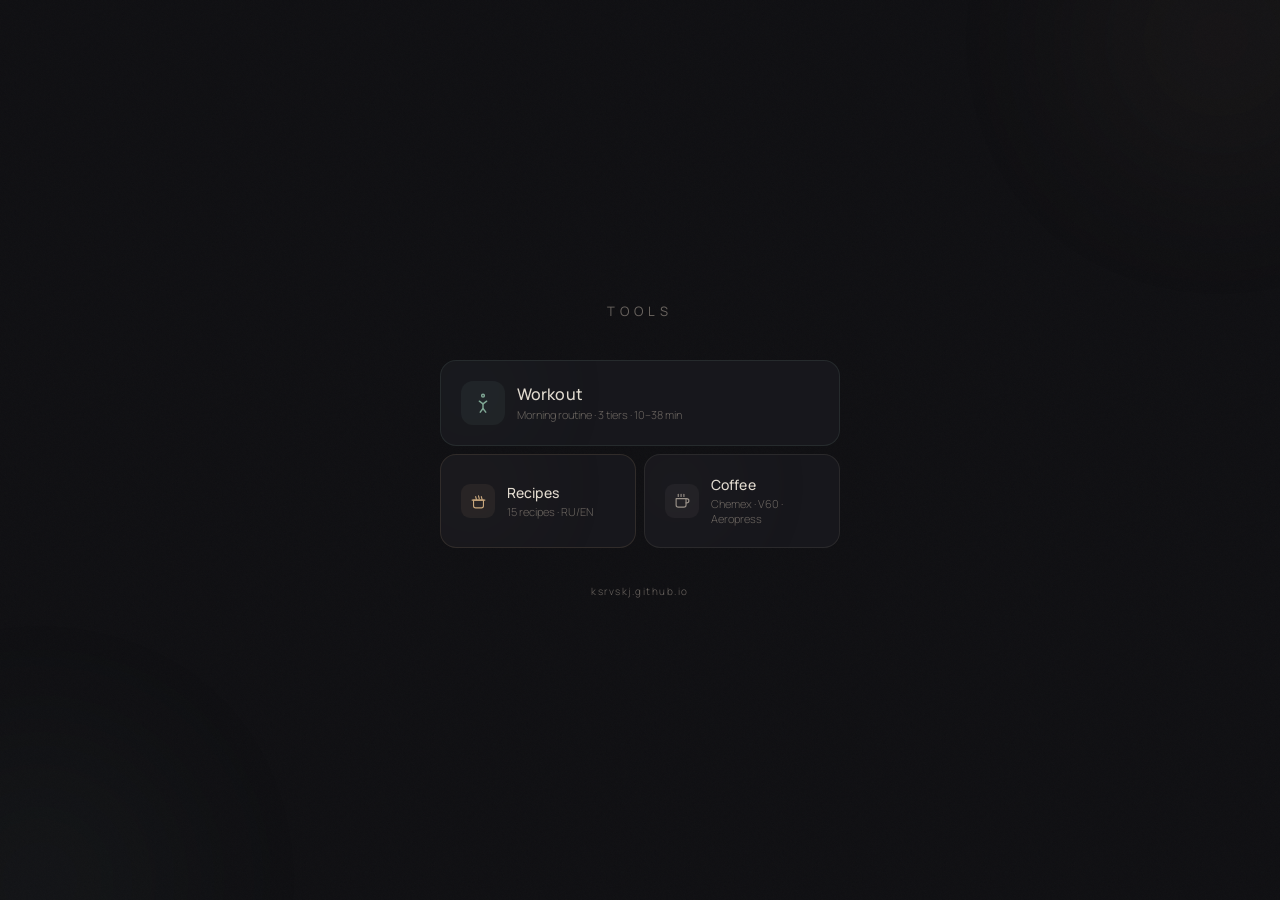
==== index.html @ db87877a "Design system v2: Manrope font, darker palette, noise texture, SVG icons Update all pages to match n" ====
<!DOCTYPE html>
<html lang="en">
<head>
<meta charset="UTF-8">
<meta name="viewport" content="width=device-width, initial-scale=1.0, user-scalable=no">
<meta name="apple-mobile-web-app-capable" content="yes">
<meta name="apple-mobile-web-app-status-bar-style" content="black-translucent">
<meta name="theme-color" content="#0f0f12">
<title>Tools</title>
<link href="https://fonts.googleapis.com/css2?family=Manrope:wght@300;400;500;600&family=JetBrains+Mono:wght@400;500&display=swap" rel="stylesheet">
<style>
*{margin:0;padding:0;box-sizing:border-box;-webkit-tap-highlight-color:transparent}

:root{
  --bg:#0f0f12;
  --surface:#17171c;
  --text:#e2dbd0;
  --dim:#6b6560;
  --warm:#c9a87e;
  --cool:#7fa693;
  --neutral:#9b928a;
}

body{
  background:var(--bg);
  color:var(--text);
  font-family:'Manrope','Helvetica Neue',sans-serif;
  min-height:100vh;
  min-height:100dvh;
  display:flex;
  flex-direction:column;
  align-items:center;
  justify-content:center;
  padding:40px 24px;
  position:relative;
  overflow:hidden;
}

/* Noise */
body::before{
  content:'';position:fixed;inset:0;
  background:url("data:image/svg+xml,%3Csvg viewBox='0 0 256 256' xmlns='http://www.w3.org/2000/svg'%3E%3Cfilter id='n'%3E%3CfeTurbulence type='fractalNoise' baseFrequency='0.9' numOctaves='4' stitchTiles='stitch'/%3E%3C/filter%3E%3Crect width='100%25' height='100%25' filter='url(%23n)' opacity='0.025'/%3E%3C/svg%3E");
  background-size:128px;pointer-events:none;z-index:1;
}

/* Ambient glows */
.glow{position:fixed;width:280px;height:280px;border-radius:50%;filter:blur(100px);opacity:.05;pointer-events:none;z-index:0}
.glow-warm{background:var(--warm);top:-100px;right:-80px}
.glow-cool{background:var(--cool);bottom:-120px;left:-100px}

.content{position:relative;z-index:2;width:100%;max-width:400px}

/* Header */
.hub-header{text-align:center;margin-bottom:40px}
.hub-title{font-size:13px;font-weight:400;letter-spacing:5px;text-transform:uppercase;color:var(--dim)}

/* Bento */
.bento{display:grid;grid-template-columns:1fr 1fr;gap:8px}

/* Card base */
a.bc{
  text-decoration:none;
  border-radius:16px;
  padding:20px;
  display:flex;
  align-items:center;
  gap:12px;
  background:var(--surface);
  border:1px solid color-mix(in srgb, var(--ac) 14%, transparent);
  transition:all .2s ease;
  position:relative;
  overflow:hidden;
}
a.bc:active{transform:scale(0.97)}

/* Subtle inner glow */
a.bc::after{
  content:'';position:absolute;
  width:140px;height:140px;border-radius:50%;
  background:var(--ac);opacity:.04;
  filter:blur(60px);pointer-events:none;
  top:-40px;left:-40px;
}

/* Hero (full width) */
.bc-hero{grid-column:1/-1;padding:24px;gap:14px}
.bc-hero .bc-icon{width:44px;height:44px;border-radius:12px}
.bc-hero .bc-icon svg{width:22px;height:22px}
.bc-hero .bc-name{font-size:16px}

/* Regular cards */
.bc-reg{padding:18px 16px;gap:10px}
.bc-reg .bc-icon{width:34px;height:34px;border-radius:9px}
.bc-reg .bc-icon svg{width:17px;height:17px}

/* Icon container */
.bc-icon{
  border-radius:11px;
  display:flex;align-items:center;justify-content:center;
  background:color-mix(in srgb, var(--ac) 8%, transparent);
  flex-shrink:0;
}
.bc-icon svg{
  stroke:var(--ac);stroke-width:1.6;fill:none;
  stroke-linecap:round;stroke-linejoin:round;
}

/* Text */
.bc-text{flex:1;min-width:0}
.bc-name{font-size:14px;font-weight:500;color:var(--text);letter-spacing:.1px}
.bc-desc{font-size:11px;color:var(--dim);font-weight:300;margin-top:3px;line-height:1.35}

/* Themes */
.t-cool{--ac:var(--cool)}
.t-warm{--ac:var(--warm)}
.t-neutral{--ac:var(--neutral)}

/* Entrance animation */
@keyframes fadeUp{
  from{opacity:0;transform:translateY(8px)}
  to{opacity:1;transform:translateY(0)}
}
.hub-header,.bc,.hub-footer{
  animation:fadeUp .4s ease both;
}
.hub-header{animation-delay:0s}
.bento .bc:nth-child(1){animation-delay:.05s}
.bento .bc:nth-child(2){animation-delay:.1s}
.bento .bc:nth-child(3){animation-delay:.15s}
.hub-footer{animation-delay:.2s}

@media(prefers-reduced-motion:reduce){
  .hub-header,.bc,.hub-footer{animation:none}
}

/* Footer */
.hub-footer{text-align:center;margin-top:36px;font-size:10px;color:var(--dim);opacity:.2;letter-spacing:1.5px;font-weight:300}
</style>
</head>
<body>

<div class="glow glow-warm"></div>
<div class="glow glow-cool"></div>

<div class="content">
  <div class="hub-header">
    <div class="hub-title">tools</div>
  </div>

  <div class="bento">

    <!-- Hero: Workout -->
    <a class="bc bc-hero t-cool" href="workout.html">
      <div class="bc-icon">
        <svg viewBox="0 0 24 24">
          <circle cx="12" cy="4" r="1.5"/>
          <path d="M8 10l4 3 4-3"/>
          <path d="M12 13v5"/>
          <path d="M9 22l3-4 3 4"/>
        </svg>
      </div>
      <div class="bc-text">
        <div class="bc-name">Workout</div>
        <div class="bc-desc">Morning routine · 3 tiers · 10–38 min</div>
      </div>
    </a>

    <!-- Recipes -->
    <a class="bc bc-reg t-warm" href="recipes.html">
      <div class="bc-icon">
        <svg viewBox="0 0 24 24">
          <path d="M5 10h14v8a3 3 0 01-3 3H8a3 3 0 01-3-3v-8z"/>
          <path d="M3 10h18"/>
          <path d="M8 5c0 1.5 1 2.5 1 4"/>
          <path d="M12 4c0 1.5 1 2.5 1 4"/>
          <path d="M16 5c0 1.5 1 2.5 1 4"/>
        </svg>
      </div>
      <div class="bc-text">
        <div class="bc-name">Recipes</div>
        <div class="bc-desc">15 recipes · RU/EN</div>
      </div>
    </a>

    <!-- Coffee -->
    <a class="bc bc-reg t-neutral" href="coffee.html">
      <div class="bc-icon">
        <svg viewBox="0 0 24 24">
          <path d="M17 8h1a3 3 0 010 6h-1"/>
          <path d="M3 8h14v9a3 3 0 01-3 3H6a3 3 0 01-3-3V8z"/>
          <path d="M6 2v3"/>
          <path d="M10 2v3"/>
          <path d="M14 2v3"/>
        </svg>
      </div>
      <div class="bc-text">
        <div class="bc-name">Coffee</div>
        <div class="bc-desc">Chemex · V60 · Aeropress</div>
      </div>
    </a>

  </div>

  <div class="hub-footer">ksrvskj.github.io</div>
</div>

</body>
</html>
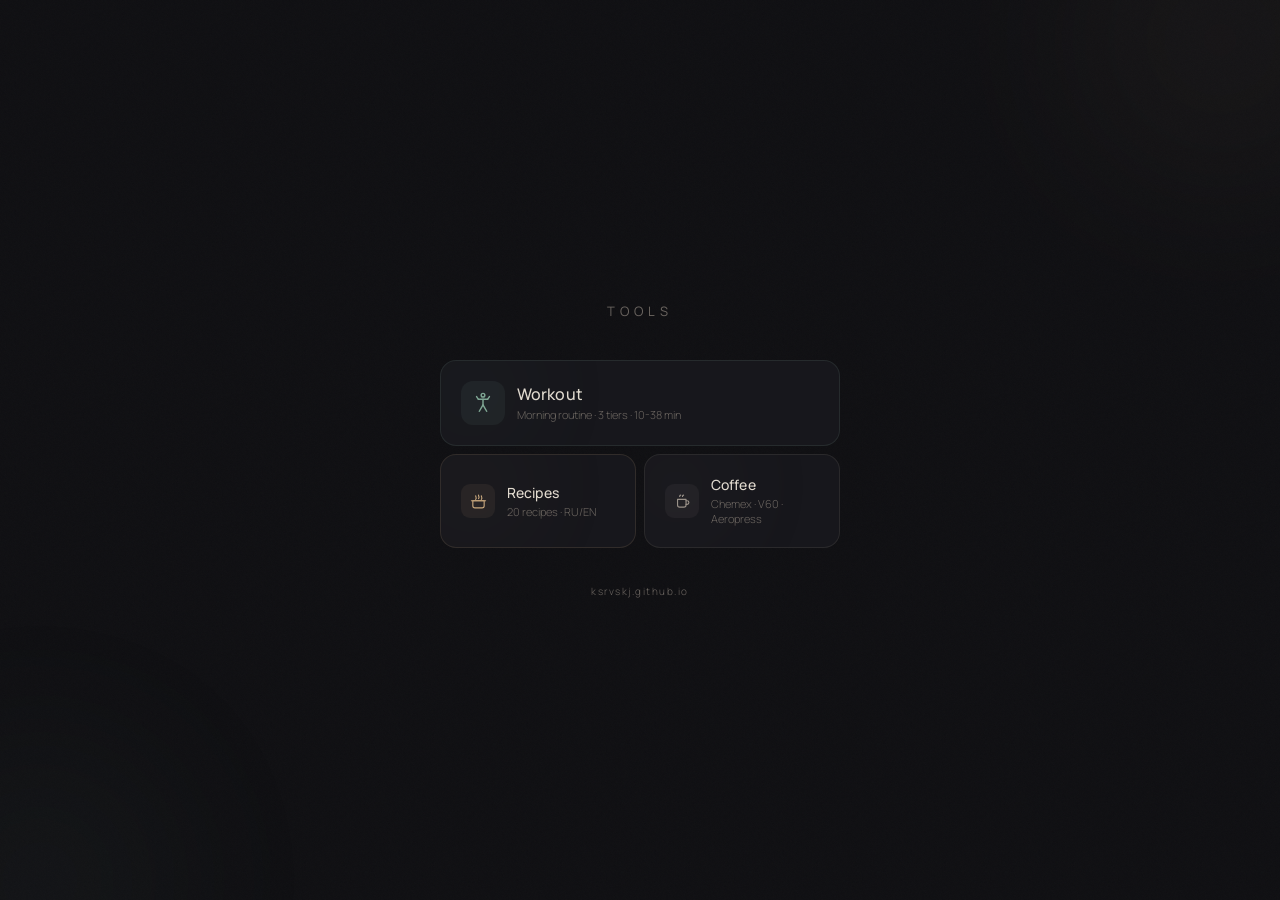
==== commit 4b408274: "Add 5 new recipes, new category architecture with subcategories, updated icons - New recipes: блины," ====
--- a/index.html
+++ b/index.html
@@ -7,40 +7,17 @@
 <meta name="apple-mobile-web-app-status-bar-style" content="black-translucent">
 <meta name="theme-color" content="#0f0f12">
 <title>Tools</title>
-<link href="https://fonts.googleapis.com/css2?family=Manrope:wght@300;400;500;600&family=JetBrains+Mono:wght@400;500&display=swap" rel="stylesheet">
+<link rel="stylesheet" href="style.css">
 <style>
-*{margin:0;padding:0;box-sizing:border-box;-webkit-tap-highlight-color:transparent}
-
-:root{
-  --bg:#0f0f12;
-  --surface:#17171c;
-  --text:#e2dbd0;
-  --dim:#6b6560;
-  --warm:#c9a87e;
-  --cool:#7fa693;
-  --neutral:#9b928a;
-}
-
+/* Hub-specific layout */
 body{
-  background:var(--bg);
-  color:var(--text);
-  font-family:'Manrope','Helvetica Neue',sans-serif;
-  min-height:100vh;
   min-height:100dvh;
   display:flex;
   flex-direction:column;
   align-items:center;
   justify-content:center;
   padding:40px 24px;
-  position:relative;
   overflow:hidden;
-}
-
-/* Noise */
-body::before{
-  content:'';position:fixed;inset:0;
-  background:url("data:image/svg+xml,%3Csvg viewBox='0 0 256 256' xmlns='http://www.w3.org/2000/svg'%3E%3Cfilter id='n'%3E%3CfeTurbulence type='fractalNoise' baseFrequency='0.9' numOctaves='4' stitchTiles='stitch'/%3E%3C/filter%3E%3Crect width='100%25' height='100%25' filter='url(%23n)' opacity='0.025'/%3E%3C/svg%3E");
-  background-size:128px;pointer-events:none;z-index:1;
 }
 
 /* Ambient glows */
@@ -116,10 +93,6 @@
 .t-neutral{--ac:var(--neutral)}
 
 /* Entrance animation */
-@keyframes fadeUp{
-  from{opacity:0;transform:translateY(8px)}
-  to{opacity:1;transform:translateY(0)}
-}
 .hub-header,.bc,.hub-footer{
   animation:fadeUp .4s ease both;
 }
@@ -128,10 +101,6 @@
 .bento .bc:nth-child(2){animation-delay:.1s}
 .bento .bc:nth-child(3){animation-delay:.15s}
 .hub-footer{animation-delay:.2s}
-
-@media(prefers-reduced-motion:reduce){
-  .hub-header,.bc,.hub-footer{animation:none}
-}
 
 /* Footer */
 .hub-footer{text-align:center;margin-top:36px;font-size:10px;color:var(--dim);opacity:.2;letter-spacing:1.5px;font-weight:300}
@@ -153,15 +122,17 @@
     <a class="bc bc-hero t-cool" href="workout.html">
       <div class="bc-icon">
         <svg viewBox="0 0 24 24">
-          <circle cx="12" cy="4" r="1.5"/>
-          <path d="M8 10l4 3 4-3"/>
-          <path d="M12 13v5"/>
-          <path d="M9 22l3-4 3 4"/>
+          <circle cx="12" cy="3.5" r="2"/>
+          <path d="M7 8h10"/>
+          <path d="M12 8v6"/>
+          <path d="M8 21l4-7 4 7"/>
+          <path d="M7 8l-2-3"/>
+          <path d="M17 8l2-3"/>
         </svg>
       </div>
       <div class="bc-text">
         <div class="bc-name">Workout</div>
-        <div class="bc-desc">Morning routine · 3 tiers · 10–38 min</div>
+        <div class="bc-desc">Morning routine · 3 tiers · 10-38 min</div>
       </div>
     </a>
 
@@ -169,16 +140,16 @@
     <a class="bc bc-reg t-warm" href="recipes.html">
       <div class="bc-icon">
         <svg viewBox="0 0 24 24">
-          <path d="M5 10h14v8a3 3 0 01-3 3H8a3 3 0 01-3-3v-8z"/>
-          <path d="M3 10h18"/>
-          <path d="M8 5c0 1.5 1 2.5 1 4"/>
-          <path d="M12 4c0 1.5 1 2.5 1 4"/>
-          <path d="M16 5c0 1.5 1 2.5 1 4"/>
+          <path d="M4 11h16v7a3 3 0 01-3 3H7a3 3 0 01-3-3v-7z"/>
+          <path d="M2 11h20"/>
+          <path d="M8 4c0 2 2 3 0 5"/>
+          <path d="M12 3c0 2 2 3 0 5"/>
+          <path d="M16 4c0 2 2 3 0 5"/>
         </svg>
       </div>
       <div class="bc-text">
         <div class="bc-name">Recipes</div>
-        <div class="bc-desc">15 recipes · RU/EN</div>
+        <div class="bc-desc">20 recipes · RU/EN</div>
       </div>
     </a>
 
@@ -186,11 +157,10 @@
     <a class="bc bc-reg t-neutral" href="coffee.html">
       <div class="bc-icon">
         <svg viewBox="0 0 24 24">
-          <path d="M17 8h1a3 3 0 010 6h-1"/>
-          <path d="M3 8h14v9a3 3 0 01-3 3H6a3 3 0 01-3-3V8z"/>
-          <path d="M6 2v3"/>
-          <path d="M10 2v3"/>
-          <path d="M14 2v3"/>
+          <path d="M5 9h12v8a3 3 0 01-3 3H8a3 3 0 01-3-3V9z"/>
+          <path d="M17 11h1.5a2.5 2.5 0 010 5H17"/>
+          <path d="M8 5c0-1 .5-2 1.5-2"/>
+          <path d="M12 5c0-1 .5-2 1.5-2"/>
         </svg>
       </div>
       <div class="bc-text">
@@ -205,4 +175,4 @@
 </div>
 
 </body>
-</html>+</html>
--- a/style.css
+++ b/style.css
@@ -0,0 +1,197 @@
+/* ========== DESIGN SYSTEM v2 ========== */
+/* Manrope (300-600) + JetBrains Mono · 3-color palette · noise · 16px radius */
+/* Icons: <script src="icons.js"></script> — see icons.js for all SVGs */
+
+@import url('https://fonts.googleapis.com/css2?family=Manrope:wght@300;400;500;600&family=JetBrains+Mono:wght@400;500;600&display=swap');
+
+*{margin:0;padding:0;box-sizing:border-box;-webkit-tap-highlight-color:transparent}
+
+:root{
+  --bg:#0f0f12;
+  --surface:#17171c;
+  --text:#e2dbd0;
+  --dim:#6b6560;
+  --warm:#c9a87e;
+  --cool:#7fa693;
+  --neutral:#9b928a;
+  --soup:#c9a87e;
+  --curry:#7fa693;
+  --pasta:#b49ac4;
+  --skillet:#7faab4;
+  --comfort:#c4917e;
+  --vegan:#7fa693;
+  --gf:#c9a87e;
+  --fast:#7faab4;
+  --hprot:#c4917e;
+  --comfort:#c4917e;
+  --batch:#c9a87e;
+  --breakfast:#c4917e;
+  --grains:#9b928a;
+  --ferment:#7fa693;
+  --baking:#b49ac4;
+  --slow:#7faab4;
+  --accent:#c9a87e;
+  --radius:16px;
+  --radius-sm:10px;
+}
+
+body{background:var(--bg);color:var(--text);font-family:'Manrope','Helvetica Neue',sans-serif;min-height:100vh;overflow-x:hidden;position:relative}
+
+/* Noise overlay */
+body::before{content:'';position:fixed;inset:0;background:url("data:image/svg+xml,%3Csvg viewBox='0 0 256 256' xmlns='http://www.w3.org/2000/svg'%3E%3Cfilter id='n'%3E%3CfeTurbulence type='fractalNoise' baseFrequency='0.9' numOctaves='4' stitchTiles='stitch'/%3E%3C/filter%3E%3Crect width='100%25' height='100%25' filter='url(%23n)' opacity='0.025'/%3E%3C/svg%3E");background-size:128px;pointer-events:none;z-index:0}
+
+.mono{font-family:'JetBrains Mono',monospace}
+
+/* ===== HEADER ===== */
+.header{padding:24px 20px 12px;background:linear-gradient(180deg,color-mix(in srgb,var(--accent) 6%,transparent) 0%,transparent 100%);position:relative;z-index:1}
+.header-top{display:flex;justify-content:space-between;align-items:flex-start}
+.header-sub{font-size:11px;text-transform:uppercase;letter-spacing:2.5px;opacity:.3;font-weight:400;margin-bottom:4px}
+.header h1{font-size:24px;font-weight:600;background:linear-gradient(135deg,var(--text),var(--accent));-webkit-background-clip:text;-webkit-text-fill-color:transparent;background-clip:text}
+.header-desc{font-size:12px;opacity:.4;margin-top:4px;font-weight:300}
+.header-links{display:flex;gap:12px;margin-top:8px}
+.header-link{font-size:12px;opacity:.3;text-decoration:none;color:var(--text);font-weight:400}
+.header-link:hover{opacity:.5}
+
+/* ===== LANG TOGGLE ===== */
+.lang-toggle{display:flex;border-radius:6px;overflow:hidden;border:1px solid rgba(255,255,255,.08);flex-shrink:0;margin-top:2px}
+.lang-btn{padding:4px 10px;font-size:11px;font-weight:500;background:rgba(255,255,255,.02);color:rgba(255,255,255,.25);cursor:pointer;border:none;font-family:inherit;transition:all .12s}
+.lang-btn.active{background:color-mix(in srgb,var(--accent) 10%,transparent);color:var(--accent)}
+.lang-btn:first-child{border-right:1px solid rgba(255,255,255,.05)}
+
+/* ===== FILTERS ===== */
+.filters{padding:8px 16px 6px;display:flex;gap:6px;flex-wrap:wrap;overflow-x:visible;position:relative;z-index:1}
+.fbtn{display:inline-flex;align-items:center;gap:4px;flex-shrink:0;padding:6px 10px;border-radius:8px;border:1px solid rgba(255,255,255,.06);background:rgba(255,255,255,.02);color:rgba(255,255,255,.3);font-size:11px;font-weight:500;cursor:pointer;transition:all .15s;font-family:inherit;white-space:nowrap}
+.fbtn svg{width:13px;height:13px;stroke:var(--c);stroke-width:1.5;fill:none;stroke-linecap:round;stroke-linejoin:round;flex-shrink:0;opacity:.55;transition:opacity .15s}
+.fbtn.active{border-color:color-mix(in srgb,var(--c) 30%,transparent);background:color-mix(in srgb,var(--c) 8%,transparent);color:var(--c)}
+.fbtn.active svg{opacity:1}
+.tag-filters{padding:4px 16px 10px;display:flex;gap:6px;flex-wrap:wrap;position:relative;z-index:1}
+.tbtn{display:inline-flex;align-items:center;gap:3px;padding:4px 8px;border-radius:6px;border:1px solid rgba(255,255,255,.05);background:rgba(255,255,255,.02);color:rgba(255,255,255,.25);font-size:11px;font-weight:400;cursor:pointer;transition:all .15s;font-family:inherit}
+.tbtn svg{width:12px;height:12px;stroke:var(--c);stroke-width:1.5;fill:none;stroke-linecap:round;stroke-linejoin:round;flex-shrink:0;opacity:.6;transition:opacity .15s}
+.tbtn.on{border-color:color-mix(in srgb,var(--c) 30%,transparent);color:var(--c);background:color-mix(in srgb,var(--c) 6%,transparent)}
+.tbtn.on svg{opacity:1}
+
+/* ===== DIETARY TAGS ===== */
+.card-tag{font-size:9px;font-weight:600;padding:2px 6px;border-radius:4px;text-transform:uppercase;letter-spacing:.5px}
+.card-tag{display:inline-flex;align-items:center;gap:2px}
+.card-tag svg{width:10px;height:10px;stroke:currentColor;stroke-width:1.5;fill:none;stroke-linecap:round;stroke-linejoin:round;flex-shrink:0}
+.tag-vegan{background:rgba(127,166,147,.1);color:var(--vegan)}
+.tag-gf{background:rgba(201,168,126,.08);color:var(--gf)}
+.tag-fast{background:rgba(127,170,180,.1);color:var(--fast)}
+.tag-hprot{background:rgba(196,145,126,.1);color:var(--hprot)}
+.tag-comfort{background:rgba(196,145,126,.1);color:var(--hprot)}
+
+/* ===== INGREDIENT FILTER ===== */
+.ing-toggle{padding:4px 10px;border-radius:6px;border:1px solid rgba(255,255,255,.05);background:rgba(255,255,255,.02);color:rgba(255,255,255,.25);font-size:11px;font-weight:400;cursor:pointer;font-family:inherit;transition:all .15s}
+.ing-toggle.has-active{border-color:color-mix(in srgb,var(--accent) 30%,transparent);color:var(--accent);background:color-mix(in srgb,var(--accent) 6%,transparent)}
+.ing-row{padding:2px 16px 10px;display:none;gap:5px;flex-wrap:wrap}
+.ing-row.open{display:flex}
+.ibtn{padding:3px 9px;border-radius:5px;border:1px solid rgba(255,255,255,.05);background:rgba(255,255,255,.02);color:rgba(255,255,255,.25);font-size:10px;font-weight:400;cursor:pointer;font-family:inherit;transition:all .12s}
+.ibtn.on{border-color:rgba(127,170,180,.3);color:var(--fast);background:rgba(127,170,180,.06)}
+
+/* ===== CARDS ===== */
+.cards{padding:0 16px 100px;position:relative;z-index:1}
+.card{border-radius:var(--radius);padding:14px 16px;margin-bottom:8px;border:1px solid color-mix(in srgb,var(--c) 14%,transparent);background:var(--surface);cursor:pointer;transition:all .15s}
+.card:active{transform:scale(0.99)}
+.card-top{display:flex;gap:10px;align-items:center}
+
+/* Category icon */
+.card-icon{width:34px;height:34px;border-radius:var(--radius-sm);display:flex;align-items:center;justify-content:center;background:color-mix(in srgb,var(--c) 8%,transparent);flex-shrink:0}
+.card-icon svg{width:18px;height:18px;stroke:var(--c);stroke-width:1.5;fill:none;stroke-linecap:round;stroke-linejoin:round}
+
+.card-body{flex:1;min-width:0}
+.card-name{font-weight:500;font-size:14px;line-height:1.3;color:var(--text)}
+.card-sub{font-size:11px;opacity:.35;font-style:italic;margin-top:1px;font-weight:300}
+.card-row{display:flex;gap:6px;margin-top:5px;flex-wrap:wrap;align-items:center}
+.card-meta{font-size:11px;opacity:.35;font-weight:400}
+.card-protein{display:inline-flex;align-items:center;gap:3px;font-size:10px;font-weight:600;padding:2px 6px;border-radius:4px;background:rgba(127,166,147,.08);color:var(--vegan)}
+.card-protein svg{width:11px;height:11px;stroke:currentColor;stroke-width:1.5;fill:none;stroke-linecap:round;stroke-linejoin:round;flex-shrink:0}
+.card-preview{margin-top:10px;padding-top:10px;border-top:1px solid rgba(255,255,255,.05)}
+.card-preview-list{font-size:12px;line-height:1.7;opacity:.45;columns:2;column-gap:12px;font-weight:300}
+.card-cook{display:inline-flex;align-items:center;gap:4px;margin-top:8px;padding:7px 16px;border-radius:8px;border:1px solid color-mix(in srgb,var(--c) 20%,transparent);background:color-mix(in srgb,var(--c) 5%,transparent);color:var(--c);font-size:12px;font-weight:500;cursor:pointer;font-family:inherit;transition:all .15s}
+.card-cook:active{transform:scale(0.97)}
+
+/* ===== STEPPER ===== */
+.stepper{display:inline-flex;align-items:center;border-radius:8px;border:1px solid rgba(255,255,255,.08);overflow:hidden}
+.stepper-btn{width:36px;height:36px;display:flex;align-items:center;justify-content:center;background:rgba(255,255,255,.02);color:rgba(255,255,255,.35);font-size:18px;font-weight:500;cursor:pointer;border:none;font-family:inherit;transition:all .12s;user-select:none;-webkit-user-select:none}
+.stepper-btn:active{background:rgba(255,255,255,.06)}
+.stepper-val{width:42px;padding:6px 0;text-align:center;font-family:'JetBrains Mono',monospace;font-size:16px;font-weight:600;color:var(--c,var(--accent));background:transparent;border:none;border-left:1px solid rgba(255,255,255,.05);border-right:1px solid rgba(255,255,255,.05);-moz-appearance:textfield;appearance:textfield}
+.stepper-val::-webkit-inner-spin-button,.stepper-val::-webkit-outer-spin-button{-webkit-appearance:none;margin:0}
+.stepper-val:focus{outline:none;background:rgba(255,255,255,.04)}
+
+/* ===== VIEW SWITCHING ===== */
+#browseView{display:block}#cookView{display:none}
+body.cooking #browseView{display:none}body.cooking #cookView{display:block}
+
+/* ===== COOK BAR ===== */
+.cook-bar{position:sticky;top:0;z-index:10;padding:12px 16px;background:linear-gradient(180deg,var(--bg) 80%,transparent);display:flex;align-items:center;justify-content:space-between}
+.cook-back{display:flex;align-items:center;gap:8px;cursor:pointer}
+.cook-back-btn{font-size:13px;color:rgba(255,255,255,.35);font-weight:500}
+
+/* ===== NUTRITION TOGGLE ===== */
+.nutrition-toggle{position:fixed;bottom:16px;right:16px;width:32px;height:32px;border-radius:50%;border:1px solid rgba(255,255,255,.06);background:rgba(15,15,18,.9);color:rgba(255,255,255,.2);font-size:13px;display:flex;align-items:center;justify-content:center;cursor:pointer;z-index:20;backdrop-filter:blur(8px);-webkit-backdrop-filter:blur(8px);transition:all .15s}
+.nutrition-toggle:active{transform:scale(0.9)}
+.nutrition-toggle.off{color:rgba(255,255,255,.08)}
+body.hide-nutrition .cook-nutrition,body.hide-nutrition .card-protein{display:none}
+
+/* ===== SHARE ===== */
+.share-btn{margin-top:8px;padding:6px 14px;border-radius:8px;border:1px solid color-mix(in srgb,var(--c) 16%,transparent);background:color-mix(in srgb,var(--c) 4%,transparent);color:var(--c);font-size:12px;font-weight:500;cursor:pointer;font-family:inherit;transition:all .15s}
+.share-btn:active{transform:scale(0.97)}
+
+/* ===== EMPTY STATE ===== */
+.nothing{text-align:center;padding:60px 20px;opacity:.2;font-size:14px;font-weight:300}
+
+/* ===== COFFEE PAGE ===== */
+.methods{padding:0 16px 60px;position:relative;z-index:1}
+.method{border-radius:var(--radius);margin-bottom:8px;border:1px solid color-mix(in srgb,var(--accent) 14%,transparent);background:var(--surface);overflow:hidden}
+.m-top{display:flex;gap:12px;align-items:center;padding:14px 16px;cursor:pointer}
+.m-top:active{opacity:.8}
+.m-emoji{width:36px;height:36px;display:flex;align-items:center;justify-content:center;background:color-mix(in srgb,var(--accent) 8%,transparent);border-radius:var(--radius-sm);flex-shrink:0}
+.m-emoji svg{width:18px;height:18px;stroke:var(--accent);stroke-width:1.5;fill:none;stroke-linecap:round;stroke-linejoin:round}
+.m-body{flex:1;min-width:0}
+.m-name{font-weight:500;font-size:15px}
+.m-style{font-size:11px;color:var(--accent);font-weight:500;text-transform:uppercase;letter-spacing:.8px;margin-top:1px}
+.m-meta{font-size:11px;opacity:.35;margin-top:2px}
+.m-arrow{color:rgba(255,255,255,.15);font-size:18px;flex-shrink:0;transition:transform .2s}
+.method.open .m-arrow{transform:rotate(90deg)}
+.m-detail{display:none;padding:0 16px 16px}
+.method.open .m-detail{display:block}
+.dose-row{display:flex;align-items:center;gap:10px;margin-bottom:16px;flex-wrap:wrap}
+.dose-label{font-size:13px;opacity:.5}
+.dose-input{width:58px;padding:7px 6px;border-radius:8px;border:1.5px solid color-mix(in srgb,var(--accent) 25%,transparent);background:rgba(255,255,255,.04);color:var(--text);font-family:'JetBrains Mono',monospace;font-size:15px;font-weight:600;text-align:center}
+.dose-input:focus{outline:none;border-color:var(--accent)}
+.dose-unit{font-size:13px;opacity:.4}
+.dose-arrow{font-size:14px;opacity:.35;margin:0 2px}
+.dose-water{font-family:'JetBrains Mono',monospace;font-size:16px;font-weight:600;color:var(--accent)}
+.dose-water-unit{font-size:13px;opacity:.4}
+.presets{display:flex;gap:6px;margin-bottom:16px}
+.preset{padding:5px 12px;border-radius:6px;border:1px solid rgba(255,255,255,.06);background:rgba(255,255,255,.03);color:rgba(255,255,255,.3);font-size:11px;font-weight:600;cursor:pointer;font-family:'JetBrains Mono',monospace;transition:all .12s}
+.preset.active{border-color:color-mix(in srgb,var(--accent) 25%,transparent);color:var(--accent);background:color-mix(in srgb,var(--accent) 8%,transparent)}
+.grind-row{display:flex;align-items:center;gap:8px;margin-bottom:12px}
+.grind-label{font-size:11px;opacity:.4}
+.grind-bar{flex:1;height:6px;border-radius:3px;background:rgba(255,255,255,.06);overflow:hidden}
+.grind-fill{height:100%;border-radius:3px;background:var(--accent);transition:width .3s}
+.grind-text{font-size:11px;font-weight:500;color:var(--accent);min-width:70px;text-align:right}
+.pours{border-radius:var(--radius-sm);background:rgba(255,255,255,.02);border:1px solid rgba(255,255,255,.05);overflow:hidden;margin-bottom:12px}
+.pour-header{padding:10px 14px;font-size:10px;font-weight:500;text-transform:uppercase;letter-spacing:1px;color:var(--accent);opacity:.6;border-bottom:1px solid rgba(255,255,255,.04)}
+.pour{display:flex;align-items:center;gap:10px;padding:10px 14px;border-bottom:1px solid rgba(255,255,255,.03)}
+.pour:last-child{border-bottom:none}
+.pour.active{background:color-mix(in srgb,var(--accent) 5%,transparent)}
+.pour-time{font-family:'JetBrains Mono',monospace;font-size:12px;color:rgba(255,255,255,.3);min-width:42px;flex-shrink:0}
+.pour-amount{font-family:'JetBrains Mono',monospace;font-weight:600;font-size:14px;color:var(--text);min-width:55px;flex-shrink:0}
+.pour-note{font-size:12px;opacity:.45;line-height:1.4}
+.pour-total{font-family:'JetBrains Mono',monospace;font-size:12px;color:var(--accent);opacity:.5;padding:6px 14px;text-align:right}
+.note{font-size:12px;line-height:1.6;font-style:italic;opacity:.4;padding:10px 14px;border-left:2px solid var(--accent);border-radius:0 8px 8px 0;background:color-mix(in srgb,var(--accent) 3%,transparent);margin-top:8px}
+
+/* Brew timer */
+.brew-timer{display:flex;align-items:center;gap:12px;margin-bottom:16px}
+.brew-timer-label{font-size:11px;opacity:.4;font-weight:400}
+.timer-wrap{position:relative}
+.timer-ring{width:44px;height:44px;border-radius:50%;display:flex;align-items:center;justify-content:center;cursor:pointer;transition:all .15s}
+.timer-ring:active{transform:scale(0.95)}
+.timer-inner{width:36px;height:36px;border-radius:50%;background:var(--surface);display:flex;align-items:center;justify-content:center;font-family:'JetBrains Mono',monospace;font-size:11px;font-weight:600}
+.timer-hint{font-size:10px;opacity:.3}
+.brew-running{color:var(--accent);font-family:'JetBrains Mono',monospace;font-weight:600}
+
+/* ===== ANIMATION ===== */
+@keyframes fadeUp{from{opacity:0;transform:translateY(6px)}to{opacity:1;transform:translateY(0)}}
+@media(prefers-reduced-motion:reduce){*{animation:none!important}}
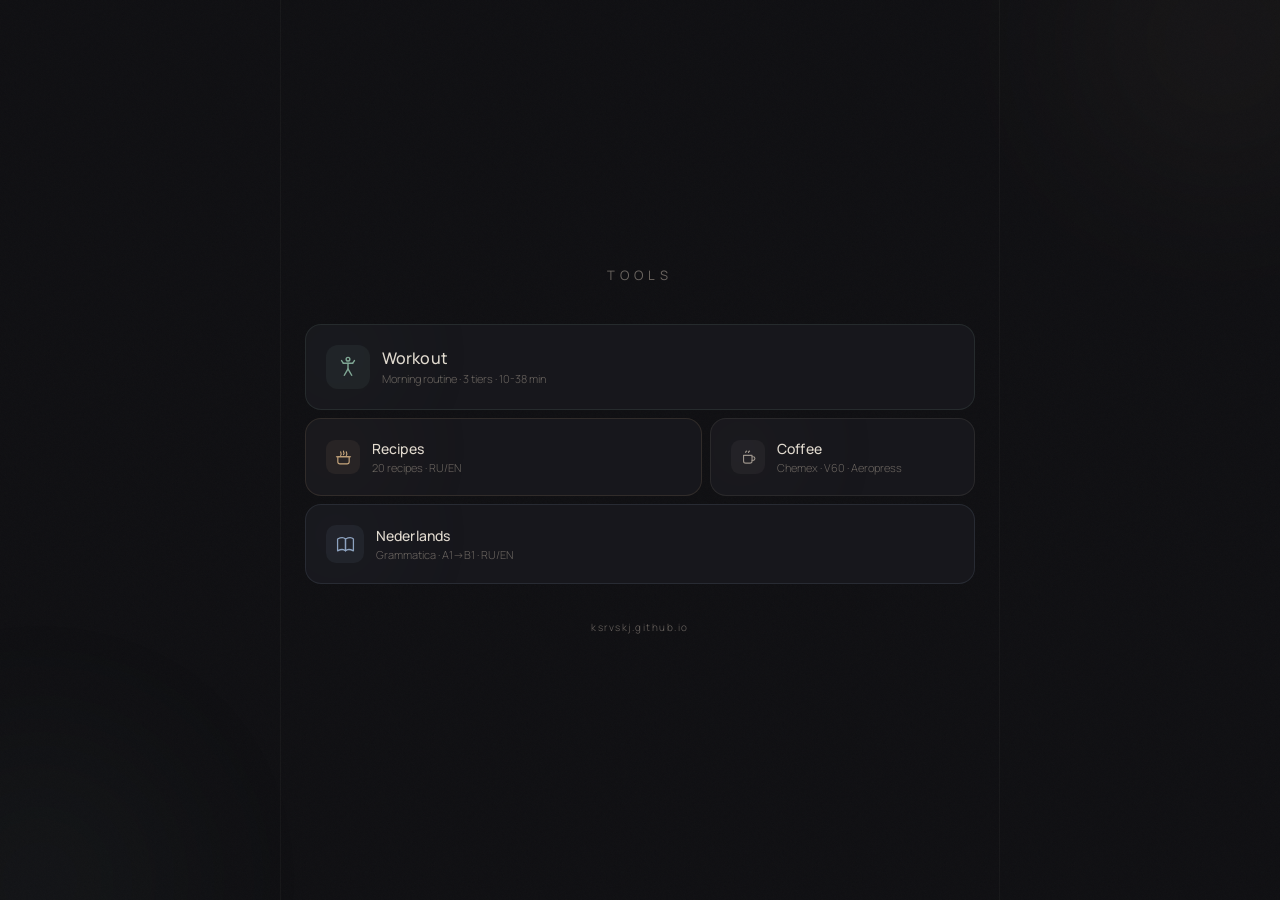
==== commit fb188d47: "Widen hub content max-width from 400px to 680px for desktop Co-Authored-By: Claude Opus 4.6 <noreply" ====
--- a/index.html
+++ b/index.html
@@ -25,14 +25,14 @@
 .glow-warm{background:var(--warm);top:-100px;right:-80px}
 .glow-cool{background:var(--cool);bottom:-120px;left:-100px}
 
-.content{position:relative;z-index:2;width:100%;max-width:400px}
+.content{position:relative;z-index:2;width:100%;max-width:680px}
 
 /* Header */
 .hub-header{text-align:center;margin-bottom:40px}
 .hub-title{font-size:13px;font-weight:400;letter-spacing:5px;text-transform:uppercase;color:var(--dim)}
 
-/* Bento */
-.bento{display:grid;grid-template-columns:1fr 1fr;gap:8px}
+/* Bento — asymmetric middle row */
+.bento{display:grid;grid-template-columns:6fr 4fr;gap:8px}
 
 /* Card base */
 a.bc{
@@ -70,6 +70,11 @@
 .bc-reg .bc-icon{width:34px;height:34px;border-radius:9px}
 .bc-reg .bc-icon svg{width:17px;height:17px}
 
+/* Bottom card (full width, between hero and reg) */
+.bc-bottom{grid-column:1/-1;padding:20px;gap:12px}
+.bc-bottom .bc-icon{width:38px;height:38px;border-radius:10px}
+.bc-bottom .bc-icon svg{width:19px;height:19px}
+
 /* Icon container */
 .bc-icon{
   border-radius:11px;
@@ -91,6 +96,7 @@
 .t-cool{--ac:var(--cool)}
 .t-warm{--ac:var(--warm)}
 .t-neutral{--ac:var(--neutral)}
+.t-study{--ac:#8da3bf}
 
 /* Entrance animation */
 .hub-header,.bc,.hub-footer{
@@ -100,7 +106,8 @@
 .bento .bc:nth-child(1){animation-delay:.05s}
 .bento .bc:nth-child(2){animation-delay:.1s}
 .bento .bc:nth-child(3){animation-delay:.15s}
-.hub-footer{animation-delay:.2s}
+.bento .bc:nth-child(4){animation-delay:.2s}
+.hub-footer{animation-delay:.25s}
 
 /* Footer */
 .hub-footer{text-align:center;margin-top:36px;font-size:10px;color:var(--dim);opacity:.2;letter-spacing:1.5px;font-weight:300}
@@ -136,7 +143,7 @@
       </div>
     </a>
 
-    <!-- Recipes -->
+    <!-- Recipes (wider — 3fr) -->
     <a class="bc bc-reg t-warm" href="recipes.html">
       <div class="bc-icon">
         <svg viewBox="0 0 24 24">
@@ -153,7 +160,7 @@
       </div>
     </a>
 
-    <!-- Coffee -->
+    <!-- Coffee (narrower — 2fr) -->
     <a class="bc bc-reg t-neutral" href="coffee.html">
       <div class="bc-icon">
         <svg viewBox="0 0 24 24">
@@ -169,10 +176,24 @@
       </div>
     </a>
 
+    <!-- Dutch (full width bottom) -->
+    <a class="bc bc-bottom t-study" href="dutch.html">
+      <div class="bc-icon">
+        <svg viewBox="0 0 24 24">
+          <path d="M2 5v15c4-2 8-2 10 0V5C10 3 6 3 2 5z"/>
+          <path d="M12 5v15c2-2 6-2 10 0V5c-2-2-6-2-10 0"/>
+        </svg>
+      </div>
+      <div class="bc-text">
+        <div class="bc-name">Nederlands</div>
+        <div class="bc-desc">Grammatica · A1→B1 · RU/EN</div>
+      </div>
+    </a>
+
   </div>
 
   <div class="hub-footer">ksrvskj.github.io</div>
 </div>
 
 </body>
-</html>
+</html>
--- a/style.css
+++ b/style.css
@@ -18,7 +18,6 @@
   --curry:#7fa693;
   --pasta:#b49ac4;
   --skillet:#7faab4;
-  --comfort:#c4917e;
   --vegan:#7fa693;
   --gf:#c9a87e;
   --fast:#7faab4;
@@ -59,11 +58,24 @@
 .lang-btn:first-child{border-right:1px solid rgba(255,255,255,.05)}
 
 /* ===== FILTERS ===== */
-.filters{padding:8px 16px 6px;display:flex;gap:6px;flex-wrap:wrap;overflow-x:visible;position:relative;z-index:1}
-.fbtn{display:inline-flex;align-items:center;gap:4px;flex-shrink:0;padding:6px 10px;border-radius:8px;border:1px solid rgba(255,255,255,.06);background:rgba(255,255,255,.02);color:rgba(255,255,255,.3);font-size:11px;font-weight:500;cursor:pointer;transition:all .15s;font-family:inherit;white-space:nowrap}
-.fbtn svg{width:13px;height:13px;stroke:var(--c);stroke-width:1.5;fill:none;stroke-linecap:round;stroke-linejoin:round;flex-shrink:0;opacity:.55;transition:opacity .15s}
-.fbtn.active{border-color:color-mix(in srgb,var(--c) 30%,transparent);background:color-mix(in srgb,var(--c) 8%,transparent);color:var(--c)}
-.fbtn.active svg{opacity:1}
+/* Icon-only top category buttons */
+.cat-bar{padding:10px 16px 16px;display:flex;gap:8px;position:relative;z-index:1;overflow-x:auto;-webkit-overflow-scrolling:touch;scrollbar-width:none}
+.cat-bar::-webkit-scrollbar{display:none}
+.cat-btn{height:44px;min-width:44px;padding:0 12px;border-radius:var(--radius-sm);border:1px solid rgba(255,255,255,.06);background:rgba(255,255,255,.02);display:flex;align-items:center;justify-content:center;gap:7px;cursor:pointer;transition:all .15s;position:relative;flex-shrink:0}
+.cat-btn:not(.active){padding:0;width:44px}
+.cat-btn svg{width:22px;height:22px;stroke:rgba(255,255,255,.3);stroke-width:1.5;fill:none;stroke-linecap:round;stroke-linejoin:round;transition:stroke .15s;flex-shrink:0}
+.cat-btn.active{border-color:color-mix(in srgb,var(--c) 30%,transparent);background:color-mix(in srgb,var(--c) 8%,transparent)}
+.cat-btn.active svg{stroke:var(--c)}
+.cat-label{font-size:9px;font-weight:500;color:var(--c);white-space:nowrap;display:none}
+.cat-btn.active .cat-label{display:block}
+.cat-expand{position:absolute;top:2px;right:2px;font-size:8px;color:rgba(255,255,255,.25);transition:transform .2s;line-height:1}
+.cat-expand.open{transform:rotate(90deg)}
+.cat-btn.active .cat-expand{color:var(--c)}
+
+/* Text-only subcategory buttons */
+.sub-bar{padding:4px 16px 6px;display:flex;gap:6px;flex-wrap:wrap;position:relative;z-index:1}
+.sub-btn{padding:4px 10px;border-radius:6px;border:1px solid rgba(255,255,255,.05);background:rgba(255,255,255,.02);color:rgba(255,255,255,.25);font-size:11px;font-weight:400;cursor:pointer;transition:all .15s;font-family:inherit}
+.sub-btn.active{border-color:color-mix(in srgb,var(--c) 25%,transparent);color:var(--c)}
 .tag-filters{padding:4px 16px 10px;display:flex;gap:6px;flex-wrap:wrap;position:relative;z-index:1}
 .tbtn{display:inline-flex;align-items:center;gap:3px;padding:4px 8px;border-radius:6px;border:1px solid rgba(255,255,255,.05);background:rgba(255,255,255,.02);color:rgba(255,255,255,.25);font-size:11px;font-weight:400;cursor:pointer;transition:all .15s;font-family:inherit}
 .tbtn svg{width:12px;height:12px;stroke:var(--c);stroke-width:1.5;fill:none;stroke-linecap:round;stroke-linejoin:round;flex-shrink:0;opacity:.6;transition:opacity .15s}
@@ -127,6 +139,35 @@
 .cook-back{display:flex;align-items:center;gap:8px;cursor:pointer}
 .cook-back-btn{font-size:13px;color:rgba(255,255,255,.35);font-weight:500}
 
+/* ===== COOK MODE CONTENT ===== */
+.cook-hero{padding:16px 16px 4px;display:flex;align-items:center;gap:12px}
+.cook-hero-text{flex:1;min-width:0}
+.cook-title{font-size:20px;font-weight:600;color:var(--text)}
+.cook-subtitle{font-size:12px;font-style:italic;opacity:.35;margin-top:2px;font-weight:300}
+.cook-actions{padding:0 16px 12px}
+.cook-portions{padding:8px 16px 12px;display:flex;align-items:center;gap:10px}
+.cook-portions label{font-size:13px;opacity:.5}
+.cook-ing{padding:0 16px 12px}
+.cook-ing-title{font-size:11px;font-weight:500;text-transform:uppercase;letter-spacing:1px;color:var(--c);opacity:.5;margin-bottom:8px}
+.cook-ing-list{columns:2;column-gap:12px}
+.ci{font-size:13px;line-height:1.8;opacity:.55;break-inside:avoid}
+.ci-a{font-family:'JetBrains Mono',monospace;font-weight:600;color:var(--text);opacity:1}
+.hi{font-family:'JetBrains Mono',monospace;font-weight:600;color:var(--c)}
+.cook-steps{padding:0 16px}
+.cs{padding:10px 0;border-bottom:1px solid rgba(255,255,255,.04)}
+.cs:last-child{border-bottom:none}
+.cs.done{opacity:.35}
+.cs-top{display:flex;align-items:flex-start;gap:10px}
+.cs-n{width:24px;height:24px;border-radius:50%;border:1.5px solid rgba(255,255,255,.1);display:flex;align-items:center;justify-content:center;font-size:11px;font-weight:600;color:rgba(255,255,255,.3);flex-shrink:0}
+.cs-n.dn{border-color:var(--vegan);color:var(--vegan)}
+.cs-t{flex:1;font-size:13px;line-height:1.6;opacity:.7}
+.check-btn{width:28px;height:28px;border-radius:6px;border:1px solid rgba(255,255,255,.06);background:rgba(255,255,255,.02);color:rgba(255,255,255,.15);font-size:12px;display:flex;align-items:center;justify-content:center;cursor:pointer;flex-shrink:0;font-family:inherit;transition:all .12s}
+.check-btn.checked{border-color:var(--vegan);color:var(--vegan);background:color-mix(in srgb,var(--vegan) 6%,transparent)}
+.cook-tips{padding:12px 16px}
+.cook-tip{font-size:12px;line-height:1.6;font-style:italic;opacity:.4;padding:8px 14px;border-left:2px solid var(--c);border-radius:0 8px 8px 0;background:color-mix(in srgb,var(--c) 3%,transparent);margin-bottom:6px}
+.cook-nutrition{padding:12px 16px 80px}
+.cook-nutrition-row{font-size:12px;opacity:.3;display:flex;gap:8px;flex-wrap:wrap;font-family:'JetBrains Mono',monospace}
+
 /* ===== NUTRITION TOGGLE ===== */
 .nutrition-toggle{position:fixed;bottom:16px;right:16px;width:32px;height:32px;border-radius:50%;border:1px solid rgba(255,255,255,.06);background:rgba(15,15,18,.9);color:rgba(255,255,255,.2);font-size:13px;display:flex;align-items:center;justify-content:center;cursor:pointer;z-index:20;backdrop-filter:blur(8px);-webkit-backdrop-filter:blur(8px);transition:all .15s}
 .nutrition-toggle:active{transform:scale(0.9)}
@@ -134,7 +175,8 @@
 body.hide-nutrition .cook-nutrition,body.hide-nutrition .card-protein{display:none}
 
 /* ===== SHARE ===== */
-.share-btn{margin-top:8px;padding:6px 14px;border-radius:8px;border:1px solid color-mix(in srgb,var(--c) 16%,transparent);background:color-mix(in srgb,var(--c) 4%,transparent);color:var(--c);font-size:12px;font-weight:500;cursor:pointer;font-family:inherit;transition:all .15s}
+.share-btn{display:inline-flex;align-items:center;gap:5px;padding:6px 14px;border-radius:8px;border:1px solid color-mix(in srgb,var(--c) 16%,transparent);background:color-mix(in srgb,var(--c) 4%,transparent);color:var(--c);font-size:12px;font-weight:500;cursor:pointer;font-family:inherit;transition:all .15s;-webkit-appearance:none;appearance:none}
+.share-btn svg{width:14px;height:14px;stroke:currentColor;stroke-width:1.5;fill:none;stroke-linecap:round;stroke-linejoin:round;flex-shrink:0}
 .share-btn:active{transform:scale(0.97)}
 
 /* ===== EMPTY STATE ===== */
@@ -192,6 +234,60 @@
 .timer-hint{font-size:10px;opacity:.3}
 .brew-running{color:var(--accent);font-family:'JetBrains Mono',monospace;font-weight:600}
 
+/* ===== UTILITY ===== */
+.hidden{display:none}
+
+/* ===== BOTTOM BAR ===== */
+.bottom-bar{position:fixed;bottom:0;left:0;right:0;padding:12px 20px;background:linear-gradient(transparent,var(--bg) 30%);text-align:center}
+.bottom-bar div{font-size:11px;opacity:.3}
+
+/* ===== WORKOUT PAGE ===== */
+.tiers{display:flex;gap:8px;padding:0 20px 16px}
+.tier-btn{flex:1;padding:10px 8px;border-radius:10px;border:2px solid rgba(255,255,255,.08);background:rgba(255,255,255,.03);color:rgba(255,255,255,.4);font-size:12px;font-weight:600;cursor:pointer;transition:all .2s;font-family:inherit;text-align:center}
+.tier-btn.active-min{border-color:var(--cool);background:rgba(127,166,147,.08);color:var(--cool)}
+.tier-btn.active-regular{border-color:var(--warm);background:rgba(201,168,126,.08);color:var(--warm)}
+.tier-btn.active-full{border-color:var(--pasta);background:rgba(180,154,196,.08);color:var(--pasta)}
+.tier-emoji{font-size:16px;margin-bottom:3px}
+.tier-emoji svg{width:18px;height:18px;stroke:currentColor;stroke-width:1.5;fill:none;stroke-linecap:round;stroke-linejoin:round}
+.tier-time{font-size:10px;opacity:.7;margin-top:1px}
+.exercises{padding:0 16px 90px}
+.ex-card{border-radius:var(--radius);padding:14px 16px;margin-bottom:10px;border:1px solid;transition:all .3s ease}
+.ex-card.done{opacity:.6}
+.ex-top{display:flex;align-items:flex-start;gap:12px}
+.ex-svg{flex-shrink:0;background:rgba(255,255,255,.03);border-radius:var(--radius-sm);padding:2px}
+.ex-svg svg{color:rgba(255,255,255,.6)}
+.ex-body{flex:1;min-width:0}
+.ex-cat{font-size:11px;font-weight:600;text-transform:uppercase;letter-spacing:1px;opacity:.7;margin-bottom:2px}
+.ex-name{font-weight:500;font-size:15px;color:var(--text);margin-bottom:2px}
+.ex-name.done{text-decoration:line-through}
+.ex-sets{font-size:13px;font-weight:600;margin-bottom:6px}
+.ex-cue{font-size:12px;color:rgba(255,255,255,.5);line-height:1.5;font-style:italic}
+.ex-actions{display:flex;flex-direction:column;gap:6px;flex-shrink:0}
+.swap-btn{width:28px;height:28px;border-radius:50%;border:1px solid rgba(255,255,255,.15);background:transparent;color:rgba(255,255,255,.4);cursor:pointer;font-size:13px;display:flex;align-items:center;justify-content:center}
+.swap-panel{margin-top:10px;padding-top:10px;border-top:1px solid rgba(255,255,255,.08)}
+.swap-label{font-size:11px;color:rgba(255,255,255,.4);margin-bottom:6px;font-weight:600;text-transform:uppercase;letter-spacing:.8px}
+.swap-options{display:flex;flex-wrap:wrap;gap:6px}
+.swap-opt{padding:5px 10px;border-radius:6px;border:1px solid;background:rgba(255,255,255,.03);color:var(--text);font-size:12px;cursor:pointer;font-family:inherit}
+
+/* Workout categories */
+.cat-core{color:var(--warm)}
+.cat-glutes{color:var(--cool)}
+.cat-upper{color:var(--pasta)}
+.cat-mobility{color:var(--skillet)}
+.bg-core{background:var(--surface);border-color:rgba(201,168,126,.14)}
+.bg-glutes{background:var(--surface);border-color:rgba(127,166,147,.14)}
+.bg-upper{background:var(--surface);border-color:rgba(180,154,196,.14)}
+.bg-mobility{background:var(--surface);border-color:rgba(127,170,180,.14)}
+.sets-core{color:var(--warm)}
+.sets-glutes{color:var(--cool)}
+.sets-upper{color:var(--pasta)}
+.sets-mobility{color:var(--skillet)}
+.swap-border-core{border-color:rgba(201,168,126,.25)}
+.swap-border-glutes{border-color:rgba(127,166,147,.25)}
+.swap-border-upper{border-color:rgba(180,154,196,.25)}
+.swap-border-mobility{border-color:rgba(127,170,180,.25)}
+
 /* ===== ANIMATION ===== */
 @keyframes fadeUp{from{opacity:0;transform:translateY(6px)}to{opacity:1;transform:translateY(0)}}
-@media(prefers-reduced-motion:reduce){*{animation:none!important}}+@media(prefers-reduced-motion:reduce){*{animation:none!important}}
+@media(min-width:480px){body{max-width:720px;margin:0 auto;border-left:1px solid rgba(255,255,255,.03);border-right:1px solid rgba(255,255,255,.03)}}
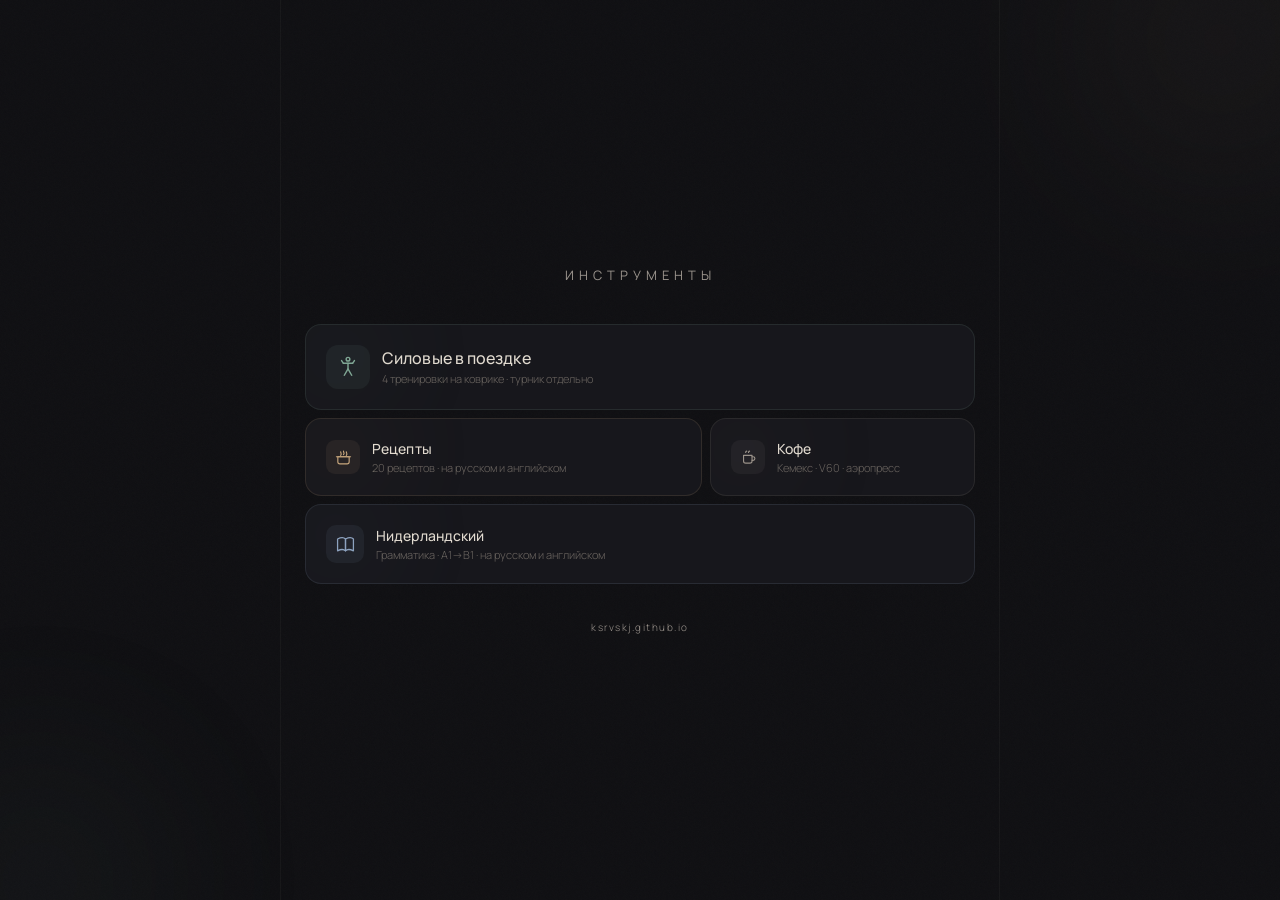
==== commit f722f69e: "Replace workout with reviewed redesign; drop samples; site-wide cleanup Workout is now a Russian-fir" ====
--- a/index.html
+++ b/index.html
@@ -1,12 +1,13 @@
 <!DOCTYPE html>
-<html lang="en">
+<html lang="ru">
 <head>
 <meta charset="UTF-8">
-<meta name="viewport" content="width=device-width, initial-scale=1.0, user-scalable=no">
+<meta name="viewport" content="width=device-width, initial-scale=1.0, viewport-fit=cover">
 <meta name="apple-mobile-web-app-capable" content="yes">
 <meta name="apple-mobile-web-app-status-bar-style" content="black-translucent">
 <meta name="theme-color" content="#0f0f12">
-<title>Tools</title>
+<link rel="icon" href="favicon.svg" type="image/svg+xml">
+<title>Инструменты</title>
 <link rel="stylesheet" href="style.css">
 <style>
 /* Hub-specific layout */
@@ -29,7 +30,7 @@
 
 /* Header */
 .hub-header{text-align:center;margin-bottom:40px}
-.hub-title{font-size:13px;font-weight:400;letter-spacing:5px;text-transform:uppercase;color:var(--dim)}
+.hub-title{font-size:13px;font-weight:400;letter-spacing:5px;text-transform:uppercase;color:#9a938c}
 
 /* Bento — asymmetric middle row */
 .bento{display:grid;grid-template-columns:6fr 4fr;gap:8px}
@@ -110,7 +111,7 @@
 .hub-footer{animation-delay:.25s}
 
 /* Footer */
-.hub-footer{text-align:center;margin-top:36px;font-size:10px;color:var(--dim);opacity:.2;letter-spacing:1.5px;font-weight:300}
+.hub-footer{text-align:center;margin-top:36px;font-size:10px;color:#9a938c;letter-spacing:1.5px;font-weight:300}
 </style>
 </head>
 <body>
@@ -120,7 +121,7 @@
 
 <div class="content">
   <div class="hub-header">
-    <div class="hub-title">tools</div>
+    <div class="hub-title">инструменты</div>
   </div>
 
   <div class="bento">
@@ -138,8 +139,8 @@
         </svg>
       </div>
       <div class="bc-text">
-        <div class="bc-name">Workout</div>
-        <div class="bc-desc">Morning routine · 3 tiers · 10-38 min</div>
+        <div class="bc-name">Силовые в поездке</div>
+        <div class="bc-desc">4 тренировки на коврике · турник отдельно</div>
       </div>
     </a>
 
@@ -155,8 +156,8 @@
         </svg>
       </div>
       <div class="bc-text">
-        <div class="bc-name">Recipes</div>
-        <div class="bc-desc">20 recipes · RU/EN</div>
+        <div class="bc-name">Рецепты</div>
+        <div class="bc-desc">20 рецептов · на русском и английском</div>
       </div>
     </a>
 
@@ -171,8 +172,8 @@
         </svg>
       </div>
       <div class="bc-text">
-        <div class="bc-name">Coffee</div>
-        <div class="bc-desc">Chemex · V60 · Aeropress</div>
+        <div class="bc-name">Кофе</div>
+        <div class="bc-desc">Кемекс · V60 · аэропресс</div>
       </div>
     </a>
 
@@ -185,8 +186,8 @@
         </svg>
       </div>
       <div class="bc-text">
-        <div class="bc-name">Nederlands</div>
-        <div class="bc-desc">Grammatica · A1→B1 · RU/EN</div>
+        <div class="bc-name">Нидерландский</div>
+        <div class="bc-desc">Грамматика · A1→B1 · на русском и английском</div>
       </div>
     </a>
 
@@ -196,4 +197,4 @@
 </div>
 
 </body>
-</html>+</html>
--- a/style.css
+++ b/style.css
@@ -241,52 +241,6 @@
 .bottom-bar{position:fixed;bottom:0;left:0;right:0;padding:12px 20px;background:linear-gradient(transparent,var(--bg) 30%);text-align:center}
 .bottom-bar div{font-size:11px;opacity:.3}
 
-/* ===== WORKOUT PAGE ===== */
-.tiers{display:flex;gap:8px;padding:0 20px 16px}
-.tier-btn{flex:1;padding:10px 8px;border-radius:10px;border:2px solid rgba(255,255,255,.08);background:rgba(255,255,255,.03);color:rgba(255,255,255,.4);font-size:12px;font-weight:600;cursor:pointer;transition:all .2s;font-family:inherit;text-align:center}
-.tier-btn.active-min{border-color:var(--cool);background:rgba(127,166,147,.08);color:var(--cool)}
-.tier-btn.active-regular{border-color:var(--warm);background:rgba(201,168,126,.08);color:var(--warm)}
-.tier-btn.active-full{border-color:var(--pasta);background:rgba(180,154,196,.08);color:var(--pasta)}
-.tier-emoji{font-size:16px;margin-bottom:3px}
-.tier-emoji svg{width:18px;height:18px;stroke:currentColor;stroke-width:1.5;fill:none;stroke-linecap:round;stroke-linejoin:round}
-.tier-time{font-size:10px;opacity:.7;margin-top:1px}
-.exercises{padding:0 16px 90px}
-.ex-card{border-radius:var(--radius);padding:14px 16px;margin-bottom:10px;border:1px solid;transition:all .3s ease}
-.ex-card.done{opacity:.6}
-.ex-top{display:flex;align-items:flex-start;gap:12px}
-.ex-svg{flex-shrink:0;background:rgba(255,255,255,.03);border-radius:var(--radius-sm);padding:2px}
-.ex-svg svg{color:rgba(255,255,255,.6)}
-.ex-body{flex:1;min-width:0}
-.ex-cat{font-size:11px;font-weight:600;text-transform:uppercase;letter-spacing:1px;opacity:.7;margin-bottom:2px}
-.ex-name{font-weight:500;font-size:15px;color:var(--text);margin-bottom:2px}
-.ex-name.done{text-decoration:line-through}
-.ex-sets{font-size:13px;font-weight:600;margin-bottom:6px}
-.ex-cue{font-size:12px;color:rgba(255,255,255,.5);line-height:1.5;font-style:italic}
-.ex-actions{display:flex;flex-direction:column;gap:6px;flex-shrink:0}
-.swap-btn{width:28px;height:28px;border-radius:50%;border:1px solid rgba(255,255,255,.15);background:transparent;color:rgba(255,255,255,.4);cursor:pointer;font-size:13px;display:flex;align-items:center;justify-content:center}
-.swap-panel{margin-top:10px;padding-top:10px;border-top:1px solid rgba(255,255,255,.08)}
-.swap-label{font-size:11px;color:rgba(255,255,255,.4);margin-bottom:6px;font-weight:600;text-transform:uppercase;letter-spacing:.8px}
-.swap-options{display:flex;flex-wrap:wrap;gap:6px}
-.swap-opt{padding:5px 10px;border-radius:6px;border:1px solid;background:rgba(255,255,255,.03);color:var(--text);font-size:12px;cursor:pointer;font-family:inherit}
-
-/* Workout categories */
-.cat-core{color:var(--warm)}
-.cat-glutes{color:var(--cool)}
-.cat-upper{color:var(--pasta)}
-.cat-mobility{color:var(--skillet)}
-.bg-core{background:var(--surface);border-color:rgba(201,168,126,.14)}
-.bg-glutes{background:var(--surface);border-color:rgba(127,166,147,.14)}
-.bg-upper{background:var(--surface);border-color:rgba(180,154,196,.14)}
-.bg-mobility{background:var(--surface);border-color:rgba(127,170,180,.14)}
-.sets-core{color:var(--warm)}
-.sets-glutes{color:var(--cool)}
-.sets-upper{color:var(--pasta)}
-.sets-mobility{color:var(--skillet)}
-.swap-border-core{border-color:rgba(201,168,126,.25)}
-.swap-border-glutes{border-color:rgba(127,166,147,.25)}
-.swap-border-upper{border-color:rgba(180,154,196,.25)}
-.swap-border-mobility{border-color:rgba(127,170,180,.25)}
-
 /* ===== ANIMATION ===== */
 @keyframes fadeUp{from{opacity:0;transform:translateY(6px)}to{opacity:1;transform:translateY(0)}}
 @media(prefers-reduced-motion:reduce){*{animation:none!important}}
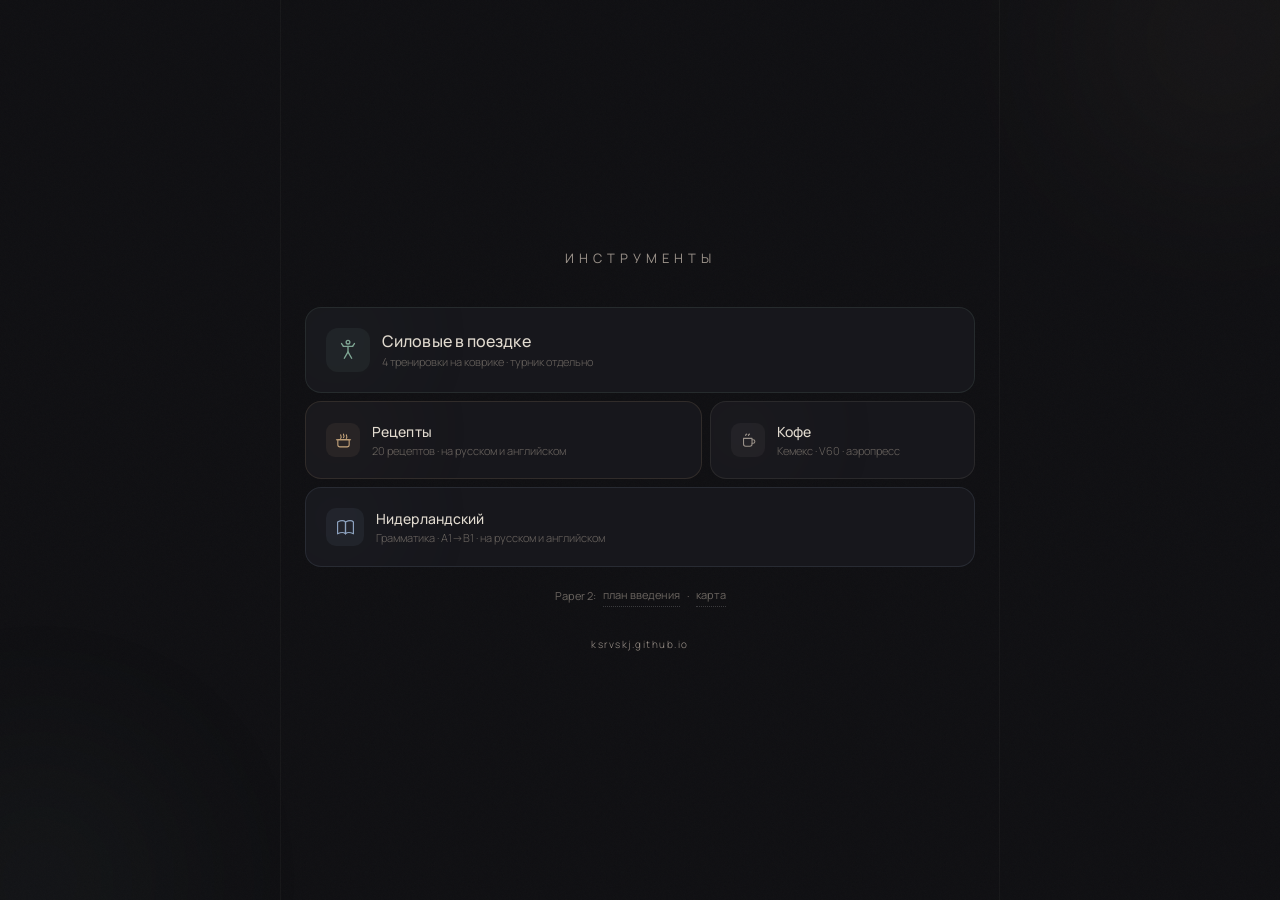
==== commit e80b5acc: "Unify navigation and shared chrome across the site One Back rule everywhere: fullscreen states (reci" ====
--- a/index.html
+++ b/index.html
@@ -18,7 +18,7 @@
   align-items:center;
   justify-content:center;
   padding:40px 24px;
-  overflow:hidden;
+  overflow-x:hidden;
 }
 
 /* Ambient glows */
@@ -30,7 +30,7 @@
 
 /* Header */
 .hub-header{text-align:center;margin-bottom:40px}
-.hub-title{font-size:13px;font-weight:400;letter-spacing:5px;text-transform:uppercase;color:#9a938c}
+.hub-title{font-size:13px;font-weight:400;letter-spacing:5px;text-transform:uppercase;color:var(--neutral)}
 
 /* Bento — asymmetric middle row */
 .bento{display:grid;grid-template-columns:6fr 4fr;gap:8px}
@@ -84,7 +84,7 @@
   flex-shrink:0;
 }
 .bc-icon svg{
-  stroke:var(--ac);stroke-width:1.6;fill:none;
+  stroke:var(--ac);stroke-width:1.5;fill:none;
   stroke-linecap:round;stroke-linejoin:round;
 }
 
@@ -100,7 +100,7 @@
 .t-study{--ac:#8da3bf}
 
 /* Entrance animation */
-.hub-header,.bc,.hub-footer{
+.hub-header,.bc,.hub-links,.hub-footer{
   animation:fadeUp .4s ease both;
 }
 .hub-header{animation-delay:0s}
@@ -108,10 +108,16 @@
 .bento .bc:nth-child(2){animation-delay:.1s}
 .bento .bc:nth-child(3){animation-delay:.15s}
 .bento .bc:nth-child(4){animation-delay:.2s}
-.hub-footer{animation-delay:.25s}
+.hub-links{animation-delay:.25s}
+.hub-footer{animation-delay:.3s}
+
+/* Paper workspace links */
+.hub-links{display:flex;justify-content:center;align-items:center;gap:7px;margin-top:16px;font-size:11px;color:var(--dim)}
+.hub-links a{color:var(--dim);text-decoration:none;border-bottom:1px dotted rgba(255,255,255,.18);padding:4px 0}
+.hub-links a:hover{color:var(--text)}
 
 /* Footer */
-.hub-footer{text-align:center;margin-top:36px;font-size:10px;color:#9a938c;letter-spacing:1.5px;font-weight:300}
+.hub-footer{text-align:center;margin-top:30px;font-size:10px;color:var(--neutral);letter-spacing:1.5px;font-weight:300}
 </style>
 </head>
 <body>
@@ -128,16 +134,7 @@
 
     <!-- Hero: Workout -->
     <a class="bc bc-hero t-cool" href="workout.html">
-      <div class="bc-icon">
-        <svg viewBox="0 0 24 24">
-          <circle cx="12" cy="3.5" r="2"/>
-          <path d="M7 8h10"/>
-          <path d="M12 8v6"/>
-          <path d="M8 21l4-7 4 7"/>
-          <path d="M7 8l-2-3"/>
-          <path d="M17 8l2-3"/>
-        </svg>
-      </div>
+      <div class="bc-icon" data-icon="workout"></div>
       <div class="bc-text">
         <div class="bc-name">Силовые в поездке</div>
         <div class="bc-desc">4 тренировки на коврике · турник отдельно</div>
@@ -146,15 +143,7 @@
 
     <!-- Recipes (wider — 3fr) -->
     <a class="bc bc-reg t-warm" href="recipes.html">
-      <div class="bc-icon">
-        <svg viewBox="0 0 24 24">
-          <path d="M4 11h16v7a3 3 0 01-3 3H7a3 3 0 01-3-3v-7z"/>
-          <path d="M2 11h20"/>
-          <path d="M8 4c0 2 2 3 0 5"/>
-          <path d="M12 3c0 2 2 3 0 5"/>
-          <path d="M16 4c0 2 2 3 0 5"/>
-        </svg>
-      </div>
+      <div class="bc-icon" data-icon="recipes"></div>
       <div class="bc-text">
         <div class="bc-name">Рецепты</div>
         <div class="bc-desc">20 рецептов · на русском и английском</div>
@@ -163,14 +152,7 @@
 
     <!-- Coffee (narrower — 2fr) -->
     <a class="bc bc-reg t-neutral" href="coffee.html">
-      <div class="bc-icon">
-        <svg viewBox="0 0 24 24">
-          <path d="M5 9h12v8a3 3 0 01-3 3H8a3 3 0 01-3-3V9z"/>
-          <path d="M17 11h1.5a2.5 2.5 0 010 5H17"/>
-          <path d="M8 5c0-1 .5-2 1.5-2"/>
-          <path d="M12 5c0-1 .5-2 1.5-2"/>
-        </svg>
-      </div>
+      <div class="bc-icon" data-icon="coffee"></div>
       <div class="bc-text">
         <div class="bc-name">Кофе</div>
         <div class="bc-desc">Кемекс · V60 · аэропресс</div>
@@ -179,12 +161,7 @@
 
     <!-- Dutch (full width bottom) -->
     <a class="bc bc-bottom t-study" href="dutch.html">
-      <div class="bc-icon">
-        <svg viewBox="0 0 24 24">
-          <path d="M2 5v15c4-2 8-2 10 0V5C10 3 6 3 2 5z"/>
-          <path d="M12 5v15c2-2 6-2 10 0V5c-2-2-6-2-10 0"/>
-        </svg>
-      </div>
+      <div class="bc-icon" data-icon="dutch"></div>
       <div class="bc-text">
         <div class="bc-name">Нидерландский</div>
         <div class="bc-desc">Грамматика · A1→B1 · на русском и английском</div>
@@ -193,8 +170,19 @@
 
   </div>
 
+  <div class="hub-links">
+    <span>Paper 2:</span>
+    <a href="intro_outline.html">план введения</a>
+    <span>·</span>
+    <a href="paper_map.html">карта</a>
+  </div>
+
   <div class="hub-footer">ksrvskj.github.io</div>
 </div>
 
+<script src="icons.js"></script>
+<script>
+if(typeof ICONS!=='undefined'&&ICONS.hub)document.querySelectorAll('.bc-icon[data-icon]').forEach(function(el){el.innerHTML=ICONS.hub[el.dataset.icon]||'';});
+</script>
 </body>
 </html>
--- a/style.css
+++ b/style.css
@@ -41,16 +41,18 @@
 
 .mono{font-family:'JetBrains Mono',monospace}
 
+/* ===== STICKY TOPBAR (shared back-to-hub chrome) ===== */
+.topbar{position:sticky;top:0;z-index:60;display:flex;align-items:center;justify-content:space-between;gap:10px;padding:8px max(16px,env(safe-area-inset-right)) 8px max(16px,env(safe-area-inset-left));background:rgba(15,15,18,.88);backdrop-filter:blur(14px);-webkit-backdrop-filter:blur(14px);border-bottom:1px solid rgba(255,255,255,.06)}
+.topbar-back{display:inline-flex;align-items:center;gap:6px;min-height:36px;padding:0 10px;margin-left:-10px;border-radius:8px;color:var(--text);opacity:.65;font-size:13px;text-decoration:none}
+.topbar-back:hover{opacity:1}
+.topbar-back:active{opacity:.45}
+
 /* ===== HEADER ===== */
 .header{padding:24px 20px 12px;background:linear-gradient(180deg,color-mix(in srgb,var(--accent) 6%,transparent) 0%,transparent 100%);position:relative;z-index:1}
 .header-top{display:flex;justify-content:space-between;align-items:flex-start}
 .header-sub{font-size:11px;text-transform:uppercase;letter-spacing:2.5px;opacity:.3;font-weight:400;margin-bottom:4px}
 .header h1{font-size:24px;font-weight:600;background:linear-gradient(135deg,var(--text),var(--accent));-webkit-background-clip:text;-webkit-text-fill-color:transparent;background-clip:text}
 .header-desc{font-size:12px;opacity:.4;margin-top:4px;font-weight:300}
-.header-links{display:flex;gap:12px;margin-top:8px}
-.header-link{font-size:12px;opacity:.3;text-decoration:none;color:var(--text);font-weight:400}
-.header-link:hover{opacity:.5}
-
 /* ===== LANG TOGGLE ===== */
 .lang-toggle{display:flex;border-radius:6px;overflow:hidden;border:1px solid rgba(255,255,255,.08);flex-shrink:0;margin-top:2px}
 .lang-btn{padding:4px 10px;font-size:11px;font-weight:500;background:rgba(255,255,255,.02);color:rgba(255,255,255,.25);cursor:pointer;border:none;font-family:inherit;transition:all .12s}
@@ -128,7 +130,7 @@
 .stepper-btn:active{background:rgba(255,255,255,.06)}
 .stepper-val{width:42px;padding:6px 0;text-align:center;font-family:'JetBrains Mono',monospace;font-size:16px;font-weight:600;color:var(--c,var(--accent));background:transparent;border:none;border-left:1px solid rgba(255,255,255,.05);border-right:1px solid rgba(255,255,255,.05);-moz-appearance:textfield;appearance:textfield}
 .stepper-val::-webkit-inner-spin-button,.stepper-val::-webkit-outer-spin-button{-webkit-appearance:none;margin:0}
-.stepper-val:focus{outline:none;background:rgba(255,255,255,.04)}
+.stepper-val:focus{background:rgba(255,255,255,.04)}
 
 /* ===== VIEW SWITCHING ===== */
 #browseView{display:block}#cookView{display:none}
@@ -200,7 +202,7 @@
 .dose-row{display:flex;align-items:center;gap:10px;margin-bottom:16px;flex-wrap:wrap}
 .dose-label{font-size:13px;opacity:.5}
 .dose-input{width:58px;padding:7px 6px;border-radius:8px;border:1.5px solid color-mix(in srgb,var(--accent) 25%,transparent);background:rgba(255,255,255,.04);color:var(--text);font-family:'JetBrains Mono',monospace;font-size:15px;font-weight:600;text-align:center}
-.dose-input:focus{outline:none;border-color:var(--accent)}
+.dose-input:focus{border-color:var(--accent)}
 .dose-unit{font-size:13px;opacity:.4}
 .dose-arrow{font-size:14px;opacity:.35;margin:0 2px}
 .dose-water{font-family:'JetBrains Mono',monospace;font-size:16px;font-weight:600;color:var(--accent)}
@@ -243,5 +245,11 @@
 
 /* ===== ANIMATION ===== */
 @keyframes fadeUp{from{opacity:0;transform:translateY(6px)}to{opacity:1;transform:translateY(0)}}
-@media(prefers-reduced-motion:reduce){*{animation:none!important}}
+@media(prefers-reduced-motion:reduce){*{animation:none!important;transition:none!important;scroll-behavior:auto!important}}
+
+/* ===== ACCESSIBILITY ===== */
+.sr-only{position:absolute!important;width:1px!important;height:1px!important;padding:0!important;margin:-1px!important;overflow:hidden!important;clip:rect(0 0 0 0)!important;white-space:nowrap!important;border:0!important}
+a:focus-visible,button:focus-visible,input:focus-visible,select:focus-visible,summary:focus-visible,[tabindex]:focus-visible{outline:2px solid var(--accent);outline-offset:2px}
+/* Inside overflow-hidden composites the ring must be inset or it gets clipped away */
+.lang-btn:focus-visible,.stepper-btn:focus-visible,.stepper-val:focus-visible{outline-offset:-2px}
 @media(min-width:480px){body{max-width:720px;margin:0 auto;border-left:1px solid rgba(255,255,255,.03);border-right:1px solid rgba(255,255,255,.03)}}
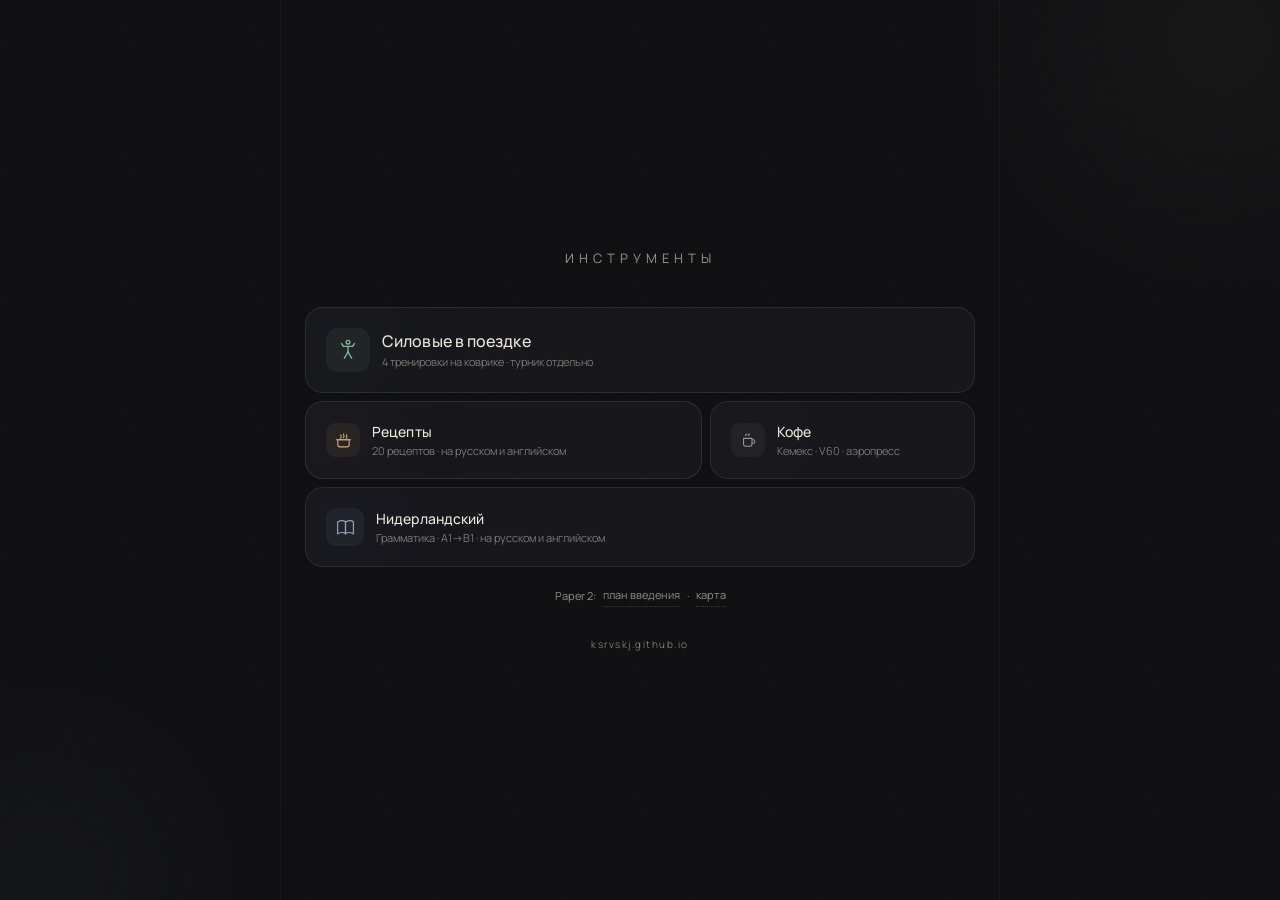
==== commit 1dbf13d2: "Unify the whole site on the v2 design system One palette, one source of truth: style.css :root adopt" ====
--- a/index.html
+++ b/index.html
@@ -38,7 +38,7 @@
 /* Card base */
 a.bc{
   text-decoration:none;
-  border-radius:16px;
+  border-radius:var(--radius);
   padding:20px;
   display:flex;
   align-items:center;
@@ -97,7 +97,7 @@
 .t-cool{--ac:var(--cool)}
 .t-warm{--ac:var(--warm)}
 .t-neutral{--ac:var(--neutral)}
-.t-study{--ac:#8da3bf}
+.t-study{--ac:var(--study)}
 
 /* Entrance animation */
 .hub-header,.bc,.hub-links,.hub-footer{
--- a/style.css
+++ b/style.css
@@ -1,5 +1,5 @@
-/* ========== DESIGN SYSTEM v2 ========== */
-/* Manrope (300-600) + JetBrains Mono · 3-color palette · noise · 16px radius */
+/* ========== DESIGN SYSTEM v2 (unified with the workout page) ========== */
+/* Manrope (300-600) + JetBrains Mono · noise · 18px radius */
 /* Icons: <script src="icons.js"></script> — see icons.js for all SVGs */
 
 @import url('https://fonts.googleapis.com/css2?family=Manrope:wght@300;400;500;600&family=JetBrains+Mono:wght@400;500;600&display=swap');
@@ -9,29 +9,40 @@
 :root{
   --bg:#0f0f12;
   --surface:#17171c;
-  --text:#e2dbd0;
-  --dim:#6b6560;
-  --warm:#c9a87e;
-  --cool:#7fa693;
+  --surface-raised:#1d1d23;
+  --surface-soft:#202027;
+  --text:#eee8df;
+  --text-strong:#fffaf3;
+  --muted:#aaa29a;
+  --dim:#938c85;
+  --line:rgba(255,255,255,.09);
+  --line-strong:rgba(255,255,255,.16);
+  --warm:#d1ad7d;
+  --cool:#83b59b;
   --neutral:#9b928a;
-  --soup:#c9a87e;
-  --curry:#7fa693;
-  --pasta:#b49ac4;
-  --skillet:#7faab4;
-  --vegan:#7fa693;
-  --gf:#c9a87e;
-  --fast:#7faab4;
+  --blue:#82afbc;
+  --purple:#bea5cd;
+  --danger:#d89284;
+  --yellow:#e3c867;
+  --study:#8da3bf;
+  --soup:var(--warm);
+  --curry:var(--cool);
+  --pasta:var(--purple);
+  --skillet:var(--blue);
+  --vegan:var(--cool);
+  --gf:var(--warm);
+  --fast:var(--blue);
   --hprot:#c4917e;
   --comfort:#c4917e;
-  --batch:#c9a87e;
+  --batch:var(--warm);
   --breakfast:#c4917e;
-  --grains:#9b928a;
-  --ferment:#7fa693;
-  --baking:#b49ac4;
-  --slow:#7faab4;
-  --accent:#c9a87e;
-  --radius:16px;
-  --radius-sm:10px;
+  --grains:var(--neutral);
+  --ferment:var(--cool);
+  --baking:var(--purple);
+  --slow:var(--blue);
+  --accent:var(--warm);
+  --radius:18px;
+  --radius-sm:12px;
 }
 
 body{background:var(--bg);color:var(--text);font-family:'Manrope','Helvetica Neue',sans-serif;min-height:100vh;overflow-x:hidden;position:relative}
@@ -47,12 +58,14 @@
 .topbar-back:hover{opacity:1}
 .topbar-back:active{opacity:.45}
 
-/* ===== HEADER ===== */
-.header{padding:24px 20px 12px;background:linear-gradient(180deg,color-mix(in srgb,var(--accent) 6%,transparent) 0%,transparent 100%);position:relative;z-index:1}
-.header-top{display:flex;justify-content:space-between;align-items:flex-start}
-.header-sub{font-size:11px;text-transform:uppercase;letter-spacing:2.5px;opacity:.3;font-weight:400;margin-bottom:4px}
-.header h1{font-size:24px;font-weight:600;background:linear-gradient(135deg,var(--text),var(--accent));-webkit-background-clip:text;-webkit-text-fill-color:transparent;background-clip:text}
-.header-desc{font-size:12px;opacity:.4;margin-top:4px;font-weight:300}
+/* ===== PAGE HEADER (v2 eyebrow pattern, shared with the workout page) ===== */
+.page-header{padding:20px 20px 8px;position:relative;z-index:1}
+.page-eyebrow{margin:0 0 6px;color:var(--accent);font-family:'JetBrains Mono',ui-monospace,monospace;font-size:10px;font-weight:600;line-height:1.4;letter-spacing:.14em;text-transform:uppercase}
+.page-title{margin:0;color:var(--text-strong);font-size:clamp(24px,7vw,32px);font-weight:600;line-height:1.08;letter-spacing:-.03em}
+.page-subtitle{max-width:620px;margin:7px 0 0;color:var(--muted);font-size:13px;font-weight:400;line-height:1.55}
+.page-pills{display:flex;flex-wrap:wrap;gap:6px;margin-top:11px}
+.pill{display:inline-flex;min-height:25px;padding:4px 9px;align-items:center;justify-content:center;gap:5px;border:1px solid var(--line);border-radius:999px;background:rgba(255,255,255,.025);color:var(--muted);font-size:11px;font-weight:600;line-height:1.2;letter-spacing:.02em}
+
 /* ===== LANG TOGGLE ===== */
 .lang-toggle{display:flex;border-radius:6px;overflow:hidden;border:1px solid rgba(255,255,255,.08);flex-shrink:0;margin-top:2px}
 .lang-btn{padding:4px 10px;font-size:11px;font-weight:500;background:rgba(255,255,255,.02);color:rgba(255,255,255,.25);cursor:pointer;border:none;font-family:inherit;transition:all .12s}
@@ -88,9 +101,9 @@
 .card-tag{font-size:9px;font-weight:600;padding:2px 6px;border-radius:4px;text-transform:uppercase;letter-spacing:.5px}
 .card-tag{display:inline-flex;align-items:center;gap:2px}
 .card-tag svg{width:10px;height:10px;stroke:currentColor;stroke-width:1.5;fill:none;stroke-linecap:round;stroke-linejoin:round;flex-shrink:0}
-.tag-vegan{background:rgba(127,166,147,.1);color:var(--vegan)}
-.tag-gf{background:rgba(201,168,126,.08);color:var(--gf)}
-.tag-fast{background:rgba(127,170,180,.1);color:var(--fast)}
+.tag-vegan{background:rgba(131,181,155,.1);color:var(--vegan)}
+.tag-gf{background:rgba(209,173,125,.08);color:var(--gf)}
+.tag-fast{background:rgba(130,175,188,.1);color:var(--fast)}
 .tag-hprot{background:rgba(196,145,126,.1);color:var(--hprot)}
 .tag-comfort{background:rgba(196,145,126,.1);color:var(--hprot)}
 
@@ -100,7 +113,7 @@
 .ing-row{padding:2px 16px 10px;display:none;gap:5px;flex-wrap:wrap}
 .ing-row.open{display:flex}
 .ibtn{padding:3px 9px;border-radius:5px;border:1px solid rgba(255,255,255,.05);background:rgba(255,255,255,.02);color:rgba(255,255,255,.25);font-size:10px;font-weight:400;cursor:pointer;font-family:inherit;transition:all .12s}
-.ibtn.on{border-color:rgba(127,170,180,.3);color:var(--fast);background:rgba(127,170,180,.06)}
+.ibtn.on{border-color:rgba(130,175,188,.3);color:var(--fast);background:rgba(130,175,188,.06)}
 
 /* ===== CARDS ===== */
 .cards{padding:0 16px 100px;position:relative;z-index:1}
@@ -117,7 +130,7 @@
 .card-sub{font-size:11px;opacity:.35;font-style:italic;margin-top:1px;font-weight:300}
 .card-row{display:flex;gap:6px;margin-top:5px;flex-wrap:wrap;align-items:center}
 .card-meta{font-size:11px;opacity:.35;font-weight:400}
-.card-protein{display:inline-flex;align-items:center;gap:3px;font-size:10px;font-weight:600;padding:2px 6px;border-radius:4px;background:rgba(127,166,147,.08);color:var(--vegan)}
+.card-protein{display:inline-flex;align-items:center;gap:3px;font-size:10px;font-weight:600;padding:2px 6px;border-radius:4px;background:rgba(131,181,155,.08);color:var(--vegan)}
 .card-protein svg{width:11px;height:11px;stroke:currentColor;stroke-width:1.5;fill:none;stroke-linecap:round;stroke-linejoin:round;flex-shrink:0}
 .card-preview{margin-top:10px;padding-top:10px;border-top:1px solid rgba(255,255,255,.05)}
 .card-preview-list{font-size:12px;line-height:1.7;opacity:.45;columns:2;column-gap:12px;font-weight:300}
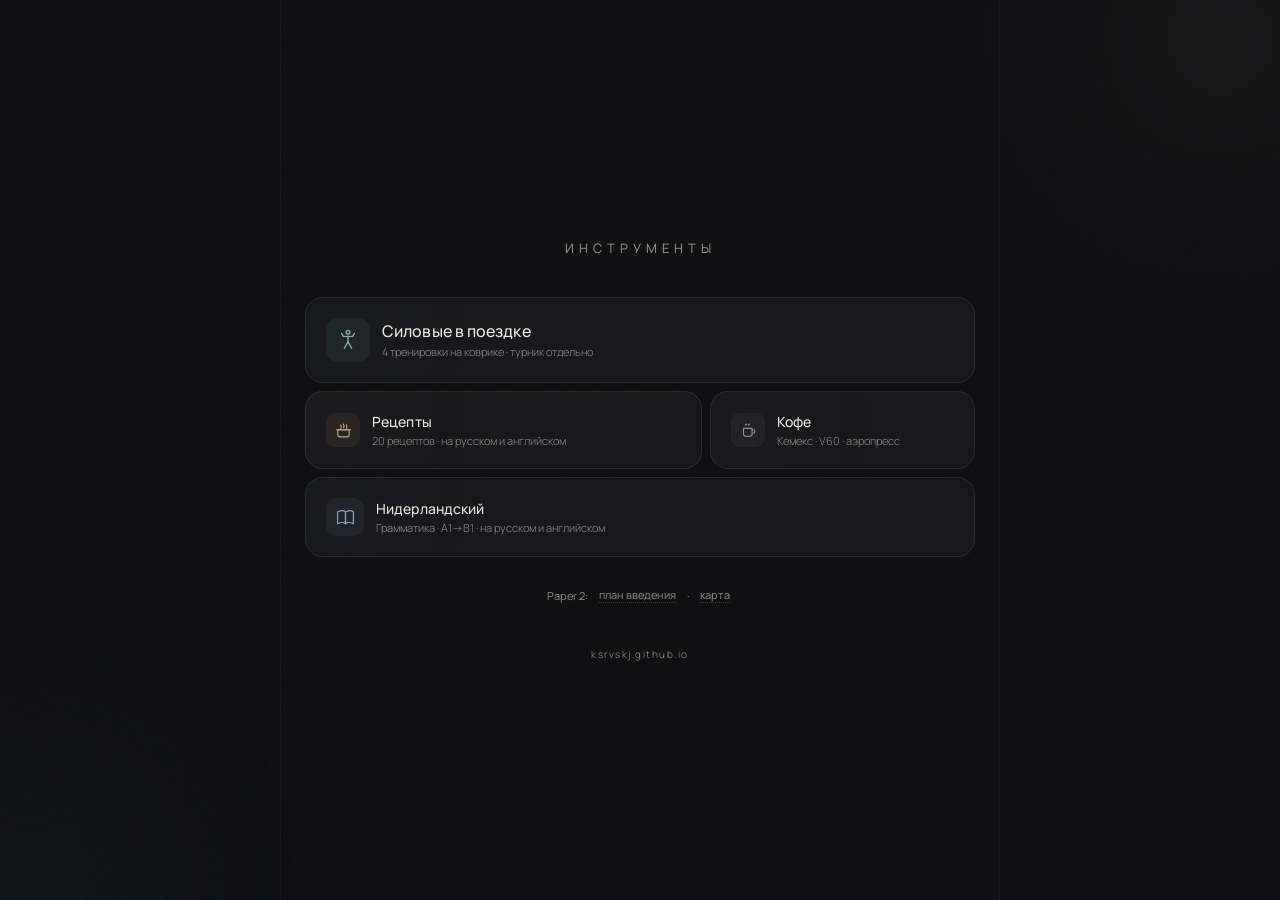
==== commit 28dcc6f4: "Full design audit: 49 verified fixes across every page A three-modality audit (computed-style measur" ====
--- a/index.html
+++ b/index.html
@@ -30,7 +30,7 @@
 
 /* Header */
 .hub-header{text-align:center;margin-bottom:40px}
-.hub-title{font-size:13px;font-weight:400;letter-spacing:5px;text-transform:uppercase;color:var(--neutral)}
+.hub-title{font-size:var(--fs-md);font-weight:400;letter-spacing:5px;text-transform:uppercase;color:var(--neutral)}
 
 /* Bento — asymmetric middle row */
 .bento{display:grid;grid-template-columns:6fr 4fr;gap:8px}
@@ -90,8 +90,8 @@
 
 /* Text */
 .bc-text{flex:1;min-width:0}
-.bc-name{font-size:14px;font-weight:500;color:var(--text);letter-spacing:.1px}
-.bc-desc{font-size:11px;color:var(--dim);font-weight:300;margin-top:3px;line-height:1.35}
+.bc-name{font-size:var(--fs-base);font-weight:500;color:var(--text);letter-spacing:.1px}
+.bc-desc{font-size:var(--fs-xs);color:var(--dim);font-weight:300;margin-top:3px;line-height:1.35}
 
 /* Themes */
 .t-cool{--ac:var(--cool)}
@@ -112,12 +112,13 @@
 .hub-footer{animation-delay:.3s}
 
 /* Paper workspace links */
-.hub-links{display:flex;justify-content:center;align-items:center;gap:7px;margin-top:16px;font-size:11px;color:var(--dim)}
-.hub-links a{color:var(--dim);text-decoration:none;border-bottom:1px dotted rgba(255,255,255,.18);padding:4px 0}
+.hub-links{display:flex;justify-content:center;align-items:center;gap:7px;margin-top:16px;font-size:var(--fs-xs);color:var(--dim)}
+.hub-links a{display:inline-flex;align-items:center;min-height:var(--tap);padding:0 6px;margin:0 -2px;color:var(--dim);text-decoration:none}
+.hub-links a span{border-bottom:1px dotted rgba(255,255,255,.18)}
 .hub-links a:hover{color:var(--text)}
 
 /* Footer */
-.hub-footer{text-align:center;margin-top:30px;font-size:10px;color:var(--neutral);letter-spacing:1.5px;font-weight:300}
+.hub-footer{text-align:center;margin-top:30px;font-size:var(--fs-2xs);color:var(--neutral);letter-spacing:1.5px;font-weight:300}
 </style>
 </head>
 <body>
@@ -172,9 +173,9 @@
 
   <div class="hub-links">
     <span>Paper 2:</span>
-    <a href="intro_outline.html">план введения</a>
+    <a href="intro_outline.html"><span>план введения</span></a>
     <span>·</span>
-    <a href="paper_map.html">карта</a>
+    <a href="paper_map.html"><span>карта</span></a>
   </div>
 
   <div class="hub-footer">ksrvskj.github.io</div>
--- a/style.css
+++ b/style.css
@@ -43,6 +43,18 @@
   --accent:var(--warm);
   --radius:18px;
   --radius-sm:12px;
+  --topbar-h:53px;
+  /* Type scale (de-facto scale of the site, made explicit) */
+  --fs-2xs:10px;   /* eyebrows, mono micro-labels */
+  --fs-xs:11px;    /* meta, pills, small labels */
+  --fs-sm:12px;    /* buttons, secondary text */
+  --fs-md:13px;    /* subtitles, small body */
+  --fs-base:14px;  /* card names */
+  --fs-lg:15px;    /* body text, cook steps */
+  --fs-title:clamp(24px,7vw,32px);
+  /* Control sizes */
+  --tap:44px;      /* minimum touch target */
+  --pill-h:25px;
 }
 
 body{background:var(--bg);color:var(--text);font-family:'Manrope','Helvetica Neue',sans-serif;min-height:100vh;overflow-x:hidden;position:relative}
@@ -53,49 +65,58 @@
 .mono{font-family:'JetBrains Mono',monospace}
 
 /* ===== STICKY TOPBAR (shared back-to-hub chrome) ===== */
-.topbar{position:sticky;top:0;z-index:60;display:flex;align-items:center;justify-content:space-between;gap:10px;padding:8px max(16px,env(safe-area-inset-right)) 8px max(16px,env(safe-area-inset-left));background:rgba(15,15,18,.88);backdrop-filter:blur(14px);-webkit-backdrop-filter:blur(14px);border-bottom:1px solid rgba(255,255,255,.06)}
-.topbar-back{display:inline-flex;align-items:center;gap:6px;min-height:36px;padding:0 10px;margin-left:-10px;border-radius:8px;color:var(--text);opacity:.65;font-size:13px;text-decoration:none}
+.topbar{position:sticky;top:0;z-index:60;display:flex;align-items:center;justify-content:space-between;gap:10px;padding:calc(8px + env(safe-area-inset-top)) max(16px,env(safe-area-inset-right)) 8px max(16px,env(safe-area-inset-left));background:rgba(15,15,18,.88);backdrop-filter:blur(14px);-webkit-backdrop-filter:blur(14px);border-bottom:1px solid rgba(255,255,255,.06)}
+.topbar-back{display:inline-flex;align-items:center;gap:6px;min-height:36px;padding:0 10px;margin-left:-10px;border-radius:8px;color:var(--text);opacity:.65;font-size:var(--fs-md);text-decoration:none}
 .topbar-back:hover{opacity:1}
 .topbar-back:active{opacity:.45}
 
 /* ===== PAGE HEADER (v2 eyebrow pattern, shared with the workout page) ===== */
 .page-header{padding:20px 20px 8px;position:relative;z-index:1}
-.page-eyebrow{margin:0 0 6px;color:var(--accent);font-family:'JetBrains Mono',ui-monospace,monospace;font-size:10px;font-weight:600;line-height:1.4;letter-spacing:.14em;text-transform:uppercase}
-.page-title{margin:0;color:var(--text-strong);font-size:clamp(24px,7vw,32px);font-weight:600;line-height:1.08;letter-spacing:-.03em}
-.page-subtitle{max-width:620px;margin:7px 0 0;color:var(--muted);font-size:13px;font-weight:400;line-height:1.55}
+.page-eyebrow{margin:0 0 6px;color:var(--accent);font-family:'JetBrains Mono',ui-monospace,monospace;font-size:var(--fs-2xs);font-weight:600;line-height:1.4;letter-spacing:.14em;text-transform:uppercase}
+.page-title{margin:0;color:var(--text-strong);font-size:var(--fs-title);font-weight:600;line-height:1.08;letter-spacing:-.03em}
+.page-subtitle{max-width:620px;margin:7px 0 0;color:var(--muted);font-size:var(--fs-md);font-weight:400;line-height:1.55}
 .page-pills{display:flex;flex-wrap:wrap;gap:6px;margin-top:11px}
-.pill{display:inline-flex;min-height:25px;padding:4px 9px;align-items:center;justify-content:center;gap:5px;border:1px solid var(--line);border-radius:999px;background:rgba(255,255,255,.025);color:var(--muted);font-size:11px;font-weight:600;line-height:1.2;letter-spacing:.02em}
+.pill{display:inline-flex;min-height:var(--pill-h);padding:4px 9px;align-items:center;justify-content:center;gap:5px;border:1px solid var(--line);border-radius:999px;background:rgba(255,255,255,.025);color:var(--muted);font-size:var(--fs-xs);font-weight:600;line-height:1.2;letter-spacing:.02em}
 
 /* ===== LANG TOGGLE ===== */
-.lang-toggle{display:flex;border-radius:6px;overflow:hidden;border:1px solid rgba(255,255,255,.08);flex-shrink:0;margin-top:2px}
-.lang-btn{padding:4px 10px;font-size:11px;font-weight:500;background:rgba(255,255,255,.02);color:rgba(255,255,255,.25);cursor:pointer;border:none;font-family:inherit;transition:all .12s}
+.lang-toggle{display:flex;border-radius:6px;border:1px solid rgba(255,255,255,.08);flex-shrink:0;margin-top:2px}
+.lang-btn{position:relative;padding:6px 11px;font-size:var(--fs-xs);font-weight:500;background:rgba(255,255,255,.02);color:rgba(255,255,255,.55);cursor:pointer;border:none;font-family:inherit;transition:all .12s}
 .lang-btn.active{background:color-mix(in srgb,var(--accent) 10%,transparent);color:var(--accent)}
-.lang-btn:first-child{border-right:1px solid rgba(255,255,255,.05)}
+.lang-btn:first-child{border-right:1px solid rgba(255,255,255,.05);border-radius:5px 0 0 5px}
+.lang-btn:last-child{border-radius:0 5px 5px 0}
+.lang-btn::before{content:'';position:absolute;inset:-8px 0}
 
 /* ===== FILTERS ===== */
 /* Icon-only top category buttons */
 .cat-bar{padding:10px 16px 16px;display:flex;gap:8px;position:relative;z-index:1;overflow-x:auto;-webkit-overflow-scrolling:touch;scrollbar-width:none}
 .cat-bar::-webkit-scrollbar{display:none}
-.cat-btn{height:44px;min-width:44px;padding:0 12px;border-radius:var(--radius-sm);border:1px solid rgba(255,255,255,.06);background:rgba(255,255,255,.02);display:flex;align-items:center;justify-content:center;gap:7px;cursor:pointer;transition:all .15s;position:relative;flex-shrink:0}
-.cat-btn:not(.active){padding:0;width:44px}
-.cat-btn svg{width:22px;height:22px;stroke:rgba(255,255,255,.3);stroke-width:1.5;fill:none;stroke-linecap:round;stroke-linejoin:round;transition:stroke .15s;flex-shrink:0}
+.cat-btn{height:var(--tap);min-width:var(--tap);padding:0 12px;font-family:inherit;border-radius:var(--radius-sm);border:1px solid rgba(255,255,255,.06);background:rgba(255,255,255,.02);display:flex;align-items:center;justify-content:center;gap:7px;cursor:pointer;transition:all .15s;position:relative;flex-shrink:0}
+.cat-btn:not(.active){padding:0;width:var(--tap)}
+.cat-btn svg{width:22px;height:22px;stroke:rgba(255,255,255,.5);stroke-width:1.5;fill:none;stroke-linecap:round;stroke-linejoin:round;transition:stroke .15s;flex-shrink:0}
 .cat-btn.active{border-color:color-mix(in srgb,var(--c) 30%,transparent);background:color-mix(in srgb,var(--c) 8%,transparent)}
 .cat-btn.active svg{stroke:var(--c)}
 .cat-label{font-size:9px;font-weight:500;color:var(--c);white-space:nowrap;display:none}
 .cat-btn.active .cat-label{display:block}
-.cat-expand{position:absolute;top:2px;right:2px;font-size:8px;color:rgba(255,255,255,.25);transition:transform .2s;line-height:1}
+.cat-expand{position:absolute;top:2px;right:2px;font-size:8px;color:rgba(255,255,255,.55);transition:transform .2s;line-height:1}
 .cat-expand.open{transform:rotate(90deg)}
 .cat-btn.active .cat-expand{color:var(--c)}
 
 /* Text-only subcategory buttons */
 .sub-bar{padding:4px 16px 6px;display:flex;gap:6px;flex-wrap:wrap;position:relative;z-index:1}
-.sub-btn{padding:4px 10px;border-radius:6px;border:1px solid rgba(255,255,255,.05);background:rgba(255,255,255,.02);color:rgba(255,255,255,.25);font-size:11px;font-weight:400;cursor:pointer;transition:all .15s;font-family:inherit}
+.sub-btn{padding:4px 10px;border-radius:6px;border:1px solid rgba(255,255,255,.05);background:rgba(255,255,255,.02);color:rgba(255,255,255,.55);font-size:var(--fs-xs);font-weight:400;cursor:pointer;transition:all .15s;font-family:inherit}
 .sub-btn.active{border-color:color-mix(in srgb,var(--c) 25%,transparent);color:var(--c)}
 .tag-filters{padding:4px 16px 10px;display:flex;gap:6px;flex-wrap:wrap;position:relative;z-index:1}
-.tbtn{display:inline-flex;align-items:center;gap:3px;padding:4px 8px;border-radius:6px;border:1px solid rgba(255,255,255,.05);background:rgba(255,255,255,.02);color:rgba(255,255,255,.25);font-size:11px;font-weight:400;cursor:pointer;transition:all .15s;font-family:inherit}
+.tbtn{display:inline-flex;align-items:center;gap:3px;padding:4px 8px;border-radius:6px;border:1px solid rgba(255,255,255,.05);background:rgba(255,255,255,.02);color:rgba(255,255,255,.55);font-size:var(--fs-xs);font-weight:400;cursor:pointer;transition:all .15s;font-family:inherit}
 .tbtn svg{width:12px;height:12px;stroke:var(--c);stroke-width:1.5;fill:none;stroke-linecap:round;stroke-linejoin:round;flex-shrink:0;opacity:.6;transition:opacity .15s}
 .tbtn.on{border-color:color-mix(in srgb,var(--c) 30%,transparent);color:var(--c);background:color-mix(in srgb,var(--c) 6%,transparent)}
 .tbtn.on svg{opacity:1}
+/* Invisible hit-area expansion: filter pills keep their compact visuals but meet ~44px touch targets */
+.sub-btn,.tbtn,.ibtn,.ing-toggle,.check-btn,.share-btn{position:relative}
+.sub-btn::before,.tbtn::before,.ibtn::before,.ing-toggle::before{content:'';position:absolute;inset:-9px -2px}
+.check-btn::before{content:'';position:absolute;inset:-8px}
+.share-btn::before{content:'';position:absolute;inset:-7px 0}
+.preset::before{content:'';position:absolute;inset:-7px 0}
+.nutrition-toggle::after{content:'';position:absolute;inset:-6px}
 
 /* ===== DIETARY TAGS ===== */
 .card-tag{font-size:9px;font-weight:600;padding:2px 6px;border-radius:4px;text-transform:uppercase;letter-spacing:.5px}
@@ -108,11 +129,11 @@
 .tag-comfort{background:rgba(196,145,126,.1);color:var(--hprot)}
 
 /* ===== INGREDIENT FILTER ===== */
-.ing-toggle{padding:4px 10px;border-radius:6px;border:1px solid rgba(255,255,255,.05);background:rgba(255,255,255,.02);color:rgba(255,255,255,.25);font-size:11px;font-weight:400;cursor:pointer;font-family:inherit;transition:all .15s}
+.ing-toggle{padding:4px 10px;border-radius:6px;border:1px solid rgba(255,255,255,.05);background:rgba(255,255,255,.02);color:rgba(255,255,255,.55);font-size:var(--fs-xs);font-weight:400;cursor:pointer;font-family:inherit;transition:all .15s}
 .ing-toggle.has-active{border-color:color-mix(in srgb,var(--accent) 30%,transparent);color:var(--accent);background:color-mix(in srgb,var(--accent) 6%,transparent)}
 .ing-row{padding:2px 16px 10px;display:none;gap:5px;flex-wrap:wrap}
 .ing-row.open{display:flex}
-.ibtn{padding:3px 9px;border-radius:5px;border:1px solid rgba(255,255,255,.05);background:rgba(255,255,255,.02);color:rgba(255,255,255,.25);font-size:10px;font-weight:400;cursor:pointer;font-family:inherit;transition:all .12s}
+.ibtn{padding:3px 9px;border-radius:5px;border:1px solid rgba(255,255,255,.05);background:rgba(255,255,255,.02);color:rgba(255,255,255,.55);font-size:var(--fs-2xs);font-weight:400;cursor:pointer;font-family:inherit;transition:all .12s}
 .ibtn.on{border-color:rgba(130,175,188,.3);color:var(--fast);background:rgba(130,175,188,.06)}
 
 /* ===== CARDS ===== */
@@ -126,20 +147,20 @@
 .card-icon svg{width:18px;height:18px;stroke:var(--c);stroke-width:1.5;fill:none;stroke-linecap:round;stroke-linejoin:round}
 
 .card-body{flex:1;min-width:0}
-.card-name{font-weight:500;font-size:14px;line-height:1.3;color:var(--text)}
-.card-sub{font-size:11px;opacity:.35;font-style:italic;margin-top:1px;font-weight:300}
+.card-name{font-weight:500;font-size:var(--fs-base);line-height:1.3;color:var(--text)}
+.card-sub{font-size:var(--fs-xs);color:var(--muted);font-style:italic;margin-top:1px;font-weight:300}
 .card-row{display:flex;gap:6px;margin-top:5px;flex-wrap:wrap;align-items:center}
-.card-meta{font-size:11px;opacity:.35;font-weight:400}
-.card-protein{display:inline-flex;align-items:center;gap:3px;font-size:10px;font-weight:600;padding:2px 6px;border-radius:4px;background:rgba(131,181,155,.08);color:var(--vegan)}
+.card-meta{font-size:var(--fs-xs);opacity:.35;font-weight:400}
+.card-protein{display:inline-flex;align-items:center;gap:3px;font-size:var(--fs-2xs);font-weight:600;padding:2px 6px;border-radius:4px;background:rgba(131,181,155,.08);color:var(--vegan)}
 .card-protein svg{width:11px;height:11px;stroke:currentColor;stroke-width:1.5;fill:none;stroke-linecap:round;stroke-linejoin:round;flex-shrink:0}
 .card-preview{margin-top:10px;padding-top:10px;border-top:1px solid rgba(255,255,255,.05)}
-.card-preview-list{font-size:12px;line-height:1.7;opacity:.45;columns:2;column-gap:12px;font-weight:300}
-.card-cook{display:inline-flex;align-items:center;gap:4px;margin-top:8px;padding:7px 16px;border-radius:8px;border:1px solid color-mix(in srgb,var(--c) 20%,transparent);background:color-mix(in srgb,var(--c) 5%,transparent);color:var(--c);font-size:12px;font-weight:500;cursor:pointer;font-family:inherit;transition:all .15s}
+.card-preview-list{font-size:var(--fs-sm);line-height:1.7;opacity:.45;columns:2;column-gap:12px;font-weight:300}
+.card-cook{display:inline-flex;align-items:center;gap:4px;margin-top:8px;padding:7px 16px;border-radius:8px;border:1px solid color-mix(in srgb,var(--c) 20%,transparent);background:color-mix(in srgb,var(--c) 5%,transparent);color:var(--c);font-size:var(--fs-sm);font-weight:500;cursor:pointer;font-family:inherit;transition:all .15s}
 .card-cook:active{transform:scale(0.97)}
 
 /* ===== STEPPER ===== */
 .stepper{display:inline-flex;align-items:center;border-radius:8px;border:1px solid rgba(255,255,255,.08);overflow:hidden}
-.stepper-btn{width:36px;height:36px;display:flex;align-items:center;justify-content:center;background:rgba(255,255,255,.02);color:rgba(255,255,255,.35);font-size:18px;font-weight:500;cursor:pointer;border:none;font-family:inherit;transition:all .12s;user-select:none;-webkit-user-select:none}
+.stepper-btn{width:var(--tap);height:var(--tap);display:flex;align-items:center;justify-content:center;background:rgba(255,255,255,.02);color:rgba(255,255,255,.35);font-size:18px;font-weight:500;cursor:pointer;border:none;font-family:inherit;transition:all .12s;user-select:none;-webkit-user-select:none}
 .stepper-btn:active{background:rgba(255,255,255,.06)}
 .stepper-val{width:42px;padding:6px 0;text-align:center;font-family:'JetBrains Mono',monospace;font-size:16px;font-weight:600;color:var(--c,var(--accent));background:transparent;border:none;border-left:1px solid rgba(255,255,255,.05);border-right:1px solid rgba(255,255,255,.05);-moz-appearance:textfield;appearance:textfield}
 .stepper-val::-webkit-inner-spin-button,.stepper-val::-webkit-outer-spin-button{-webkit-appearance:none;margin:0}
@@ -150,22 +171,23 @@
 body.cooking #browseView{display:none}body.cooking #cookView{display:block}
 
 /* ===== COOK BAR ===== */
-.cook-bar{position:sticky;top:0;z-index:10;padding:12px 16px;background:linear-gradient(180deg,var(--bg) 80%,transparent);display:flex;align-items:center;justify-content:space-between}
-.cook-back{display:flex;align-items:center;gap:8px;cursor:pointer}
-.cook-back-btn{font-size:13px;color:rgba(255,255,255,.35);font-weight:500}
+.cook-bar{position:sticky;top:0;z-index:10;padding:12px 16px;background:rgba(15,15,18,.88);backdrop-filter:blur(14px);-webkit-backdrop-filter:blur(14px);border-bottom:1px solid rgba(255,255,255,.06);display:flex;align-items:center;justify-content:space-between}
+.cook-back{display:flex;align-items:center;gap:8px;cursor:pointer;background:none;border:0;font:inherit;color:inherit;min-height:var(--tap);padding:0 8px;margin-left:-8px}
+.cook-back-arrow{font-size:16px;opacity:.4}
+.cook-back-btn{font-size:var(--fs-md);color:rgba(255,255,255,.35);font-weight:500}
 
 /* ===== COOK MODE CONTENT ===== */
 .cook-hero{padding:16px 16px 4px;display:flex;align-items:center;gap:12px}
 .cook-hero-text{flex:1;min-width:0}
 .cook-title{font-size:20px;font-weight:600;color:var(--text)}
-.cook-subtitle{font-size:12px;font-style:italic;opacity:.35;margin-top:2px;font-weight:300}
+.cook-subtitle{font-size:var(--fs-sm);font-style:italic;opacity:.35;margin-top:2px;font-weight:300}
 .cook-actions{padding:0 16px 12px}
 .cook-portions{padding:8px 16px 12px;display:flex;align-items:center;gap:10px}
-.cook-portions label{font-size:13px;opacity:.5}
+.cook-portions label{font-size:var(--fs-md);opacity:.5}
 .cook-ing{padding:0 16px 12px}
-.cook-ing-title{font-size:11px;font-weight:500;text-transform:uppercase;letter-spacing:1px;color:var(--c);opacity:.5;margin-bottom:8px}
+.cook-ing-title{font-size:var(--fs-xs);font-weight:500;text-transform:uppercase;letter-spacing:1px;color:var(--c);opacity:.5;margin-bottom:8px}
 .cook-ing-list{columns:2;column-gap:12px}
-.ci{font-size:13px;line-height:1.8;opacity:.55;break-inside:avoid}
+.ci{font-size:var(--fs-md);line-height:1.8;opacity:.55;break-inside:avoid}
 .ci-a{font-family:'JetBrains Mono',monospace;font-weight:600;color:var(--text);opacity:1}
 .hi{font-family:'JetBrains Mono',monospace;font-weight:600;color:var(--c)}
 .cook-steps{padding:0 16px}
@@ -173,29 +195,29 @@
 .cs:last-child{border-bottom:none}
 .cs.done{opacity:.35}
 .cs-top{display:flex;align-items:flex-start;gap:10px}
-.cs-n{width:24px;height:24px;border-radius:50%;border:1.5px solid rgba(255,255,255,.1);display:flex;align-items:center;justify-content:center;font-size:11px;font-weight:600;color:rgba(255,255,255,.3);flex-shrink:0}
+.cs-n{width:24px;height:24px;border-radius:50%;border:1.5px solid rgba(255,255,255,.1);display:flex;align-items:center;justify-content:center;font-size:var(--fs-xs);font-weight:600;color:rgba(255,255,255,.3);flex-shrink:0}
 .cs-n.dn{border-color:var(--vegan);color:var(--vegan)}
-.cs-t{flex:1;font-size:13px;line-height:1.6;opacity:.7}
-.check-btn{width:28px;height:28px;border-radius:6px;border:1px solid rgba(255,255,255,.06);background:rgba(255,255,255,.02);color:rgba(255,255,255,.15);font-size:12px;display:flex;align-items:center;justify-content:center;cursor:pointer;flex-shrink:0;font-family:inherit;transition:all .12s}
+.cs-t{flex:1;font-size:var(--fs-md);line-height:1.6;opacity:.7}
+.check-btn{width:28px;height:28px;border-radius:6px;border:1px solid rgba(255,255,255,.06);background:rgba(255,255,255,.02);color:rgba(255,255,255,.15);font-size:var(--fs-sm);display:flex;align-items:center;justify-content:center;cursor:pointer;flex-shrink:0;font-family:inherit;transition:all .12s}
 .check-btn.checked{border-color:var(--vegan);color:var(--vegan);background:color-mix(in srgb,var(--vegan) 6%,transparent)}
 .cook-tips{padding:12px 16px}
-.cook-tip{font-size:12px;line-height:1.6;font-style:italic;opacity:.4;padding:8px 14px;border-left:2px solid var(--c);border-radius:0 8px 8px 0;background:color-mix(in srgb,var(--c) 3%,transparent);margin-bottom:6px}
+.cook-tip{font-size:var(--fs-sm);line-height:1.6;font-style:italic;color:var(--muted);padding:8px 14px;border-left:2px solid var(--c);border-radius:0 8px 8px 0;background:color-mix(in srgb,var(--c) 3%,transparent);margin-bottom:6px}
 .cook-nutrition{padding:12px 16px 80px}
-.cook-nutrition-row{font-size:12px;opacity:.3;display:flex;gap:8px;flex-wrap:wrap;font-family:'JetBrains Mono',monospace}
+.cook-nutrition-row{font-size:var(--fs-sm);opacity:.3;display:flex;gap:8px;flex-wrap:wrap;font-family:'JetBrains Mono',monospace}
 
 /* ===== NUTRITION TOGGLE ===== */
-.nutrition-toggle{position:fixed;bottom:16px;right:16px;width:32px;height:32px;border-radius:50%;border:1px solid rgba(255,255,255,.06);background:rgba(15,15,18,.9);color:rgba(255,255,255,.2);font-size:13px;display:flex;align-items:center;justify-content:center;cursor:pointer;z-index:20;backdrop-filter:blur(8px);-webkit-backdrop-filter:blur(8px);transition:all .15s}
+.nutrition-toggle{position:fixed;bottom:16px;right:16px;width:32px;height:32px;border-radius:50%;border:1px solid rgba(255,255,255,.06);background:rgba(15,15,18,.9);color:rgba(255,255,255,.2);font-size:var(--fs-md);display:flex;align-items:center;justify-content:center;cursor:pointer;z-index:20;backdrop-filter:blur(8px);-webkit-backdrop-filter:blur(8px);transition:all .15s}
 .nutrition-toggle:active{transform:scale(0.9)}
 .nutrition-toggle.off{color:rgba(255,255,255,.08)}
 body.hide-nutrition .cook-nutrition,body.hide-nutrition .card-protein{display:none}
 
 /* ===== SHARE ===== */
-.share-btn{display:inline-flex;align-items:center;gap:5px;padding:6px 14px;border-radius:8px;border:1px solid color-mix(in srgb,var(--c) 16%,transparent);background:color-mix(in srgb,var(--c) 4%,transparent);color:var(--c);font-size:12px;font-weight:500;cursor:pointer;font-family:inherit;transition:all .15s;-webkit-appearance:none;appearance:none}
+.share-btn{display:inline-flex;align-items:center;gap:5px;min-height:40px;padding:6px 14px;border-radius:8px;border:1px solid color-mix(in srgb,var(--c) 16%,transparent);background:color-mix(in srgb,var(--c) 4%,transparent);color:var(--c);font-size:var(--fs-sm);font-weight:500;cursor:pointer;font-family:inherit;transition:all .15s;-webkit-appearance:none;appearance:none}
 .share-btn svg{width:14px;height:14px;stroke:currentColor;stroke-width:1.5;fill:none;stroke-linecap:round;stroke-linejoin:round;flex-shrink:0}
 .share-btn:active{transform:scale(0.97)}
 
 /* ===== EMPTY STATE ===== */
-.nothing{text-align:center;padding:60px 20px;opacity:.2;font-size:14px;font-weight:300}
+.nothing{text-align:center;padding:60px 20px;opacity:.2;font-size:var(--fs-base);font-weight:300}
 
 /* ===== COFFEE PAGE ===== */
 .methods{padding:0 16px 60px;position:relative;z-index:1}
@@ -205,48 +227,48 @@
 .m-emoji{width:36px;height:36px;display:flex;align-items:center;justify-content:center;background:color-mix(in srgb,var(--accent) 8%,transparent);border-radius:var(--radius-sm);flex-shrink:0}
 .m-emoji svg{width:18px;height:18px;stroke:var(--accent);stroke-width:1.5;fill:none;stroke-linecap:round;stroke-linejoin:round}
 .m-body{flex:1;min-width:0}
-.m-name{font-weight:500;font-size:15px}
-.m-style{font-size:11px;color:var(--accent);font-weight:500;text-transform:uppercase;letter-spacing:.8px;margin-top:1px}
-.m-meta{font-size:11px;opacity:.35;margin-top:2px}
+.m-name{font-weight:500;font-size:var(--fs-lg)}
+.m-style{font-size:var(--fs-xs);color:var(--accent);font-weight:500;text-transform:uppercase;letter-spacing:.8px;margin-top:1px}
+.m-meta{font-size:var(--fs-xs);color:var(--muted);margin-top:2px}
 .m-arrow{color:rgba(255,255,255,.15);font-size:18px;flex-shrink:0;transition:transform .2s}
 .method.open .m-arrow{transform:rotate(90deg)}
 .m-detail{display:none;padding:0 16px 16px}
 .method.open .m-detail{display:block}
 .dose-row{display:flex;align-items:center;gap:10px;margin-bottom:16px;flex-wrap:wrap}
-.dose-label{font-size:13px;opacity:.5}
-.dose-input{width:58px;padding:7px 6px;border-radius:8px;border:1.5px solid color-mix(in srgb,var(--accent) 25%,transparent);background:rgba(255,255,255,.04);color:var(--text);font-family:'JetBrains Mono',monospace;font-size:15px;font-weight:600;text-align:center}
+.dose-label{font-size:var(--fs-md);opacity:.5}
+.dose-input{width:58px;padding:7px 6px;border-radius:8px;border:1.5px solid color-mix(in srgb,var(--accent) 25%,transparent);background:rgba(255,255,255,.04);color:var(--text);font-family:'JetBrains Mono',monospace;font-size:var(--fs-lg);font-weight:600;text-align:center}
 .dose-input:focus{border-color:var(--accent)}
-.dose-unit{font-size:13px;opacity:.4}
-.dose-arrow{font-size:14px;opacity:.35;margin:0 2px}
+.dose-unit{font-size:var(--fs-md);opacity:.4}
+.dose-arrow{font-size:var(--fs-base);opacity:.35;margin:0 2px}
 .dose-water{font-family:'JetBrains Mono',monospace;font-size:16px;font-weight:600;color:var(--accent)}
-.dose-water-unit{font-size:13px;opacity:.4}
+.dose-water-unit{font-size:var(--fs-md);opacity:.4}
 .presets{display:flex;gap:6px;margin-bottom:16px}
-.preset{padding:5px 12px;border-radius:6px;border:1px solid rgba(255,255,255,.06);background:rgba(255,255,255,.03);color:rgba(255,255,255,.3);font-size:11px;font-weight:600;cursor:pointer;font-family:'JetBrains Mono',monospace;transition:all .12s}
+.preset{position:relative;padding:7px 12px;min-height:32px;border-radius:6px;border:1px solid rgba(255,255,255,.06);background:rgba(255,255,255,.03);color:var(--dim);font-size:var(--fs-xs);font-weight:600;cursor:pointer;font-family:'JetBrains Mono',monospace;transition:all .12s}
 .preset.active{border-color:color-mix(in srgb,var(--accent) 25%,transparent);color:var(--accent);background:color-mix(in srgb,var(--accent) 8%,transparent)}
 .grind-row{display:flex;align-items:center;gap:8px;margin-bottom:12px}
-.grind-label{font-size:11px;opacity:.4}
+.grind-label{font-size:var(--fs-xs);opacity:.4}
 .grind-bar{flex:1;height:6px;border-radius:3px;background:rgba(255,255,255,.06);overflow:hidden}
 .grind-fill{height:100%;border-radius:3px;background:var(--accent);transition:width .3s}
-.grind-text{font-size:11px;font-weight:500;color:var(--accent);min-width:70px;text-align:right}
+.grind-text{font-size:var(--fs-xs);font-weight:500;color:var(--accent);min-width:70px;text-align:right}
 .pours{border-radius:var(--radius-sm);background:rgba(255,255,255,.02);border:1px solid rgba(255,255,255,.05);overflow:hidden;margin-bottom:12px}
-.pour-header{padding:10px 14px;font-size:10px;font-weight:500;text-transform:uppercase;letter-spacing:1px;color:var(--accent);opacity:.6;border-bottom:1px solid rgba(255,255,255,.04)}
+.pour-header{padding:10px 14px;font-size:var(--fs-2xs);font-weight:500;text-transform:uppercase;letter-spacing:1px;color:var(--accent);opacity:.6;border-bottom:1px solid rgba(255,255,255,.04)}
 .pour{display:flex;align-items:center;gap:10px;padding:10px 14px;border-bottom:1px solid rgba(255,255,255,.03)}
 .pour:last-child{border-bottom:none}
 .pour.active{background:color-mix(in srgb,var(--accent) 5%,transparent)}
-.pour-time{font-family:'JetBrains Mono',monospace;font-size:12px;color:rgba(255,255,255,.3);min-width:42px;flex-shrink:0}
-.pour-amount{font-family:'JetBrains Mono',monospace;font-weight:600;font-size:14px;color:var(--text);min-width:55px;flex-shrink:0}
-.pour-note{font-size:12px;opacity:.45;line-height:1.4}
-.pour-total{font-family:'JetBrains Mono',monospace;font-size:12px;color:var(--accent);opacity:.5;padding:6px 14px;text-align:right}
-.note{font-size:12px;line-height:1.6;font-style:italic;opacity:.4;padding:10px 14px;border-left:2px solid var(--accent);border-radius:0 8px 8px 0;background:color-mix(in srgb,var(--accent) 3%,transparent);margin-top:8px}
+.pour-time{font-family:'JetBrains Mono',monospace;font-size:var(--fs-sm);color:var(--dim);min-width:42px;flex-shrink:0}
+.pour-amount{font-family:'JetBrains Mono',monospace;font-weight:600;font-size:var(--fs-base);color:var(--text);min-width:55px;flex-shrink:0}
+.pour-note{font-size:var(--fs-sm);color:var(--muted);line-height:1.4}
+.pour-total{font-family:'JetBrains Mono',monospace;font-size:var(--fs-sm);color:var(--accent);opacity:.5;padding:6px 14px;text-align:right}
+.note{font-size:var(--fs-sm);line-height:1.6;font-style:italic;color:var(--muted);padding:10px 14px;border-left:2px solid var(--accent);border-radius:0 8px 8px 0;background:color-mix(in srgb,var(--accent) 3%,transparent);margin-top:8px}
 
 /* Brew timer */
 .brew-timer{display:flex;align-items:center;gap:12px;margin-bottom:16px}
-.brew-timer-label{font-size:11px;opacity:.4;font-weight:400}
+.brew-timer-label{font-size:var(--fs-xs);opacity:.4;font-weight:400}
 .timer-wrap{position:relative}
-.timer-ring{width:44px;height:44px;border-radius:50%;display:flex;align-items:center;justify-content:center;cursor:pointer;transition:all .15s}
+.timer-ring{width:var(--tap);height:var(--tap);border-radius:50%;display:flex;align-items:center;justify-content:center;cursor:pointer;transition:all .15s}
 .timer-ring:active{transform:scale(0.95)}
-.timer-inner{width:36px;height:36px;border-radius:50%;background:var(--surface);display:flex;align-items:center;justify-content:center;font-family:'JetBrains Mono',monospace;font-size:11px;font-weight:600}
-.timer-hint{font-size:10px;opacity:.3}
+.timer-inner{width:36px;height:36px;border-radius:50%;background:var(--surface);display:flex;align-items:center;justify-content:center;font-family:'JetBrains Mono',monospace;font-size:var(--fs-xs);font-weight:600}
+.timer-hint{font-size:var(--fs-2xs);color:var(--dim)}
 .brew-running{color:var(--accent);font-family:'JetBrains Mono',monospace;font-weight:600}
 
 /* ===== UTILITY ===== */
@@ -254,7 +276,7 @@
 
 /* ===== BOTTOM BAR ===== */
 .bottom-bar{position:fixed;bottom:0;left:0;right:0;padding:12px 20px;background:linear-gradient(transparent,var(--bg) 30%);text-align:center}
-.bottom-bar div{font-size:11px;opacity:.3}
+.bottom-bar div{font-size:var(--fs-xs);opacity:.3}
 
 /* ===== ANIMATION ===== */
 @keyframes fadeUp{from{opacity:0;transform:translateY(6px)}to{opacity:1;transform:translateY(0)}}
